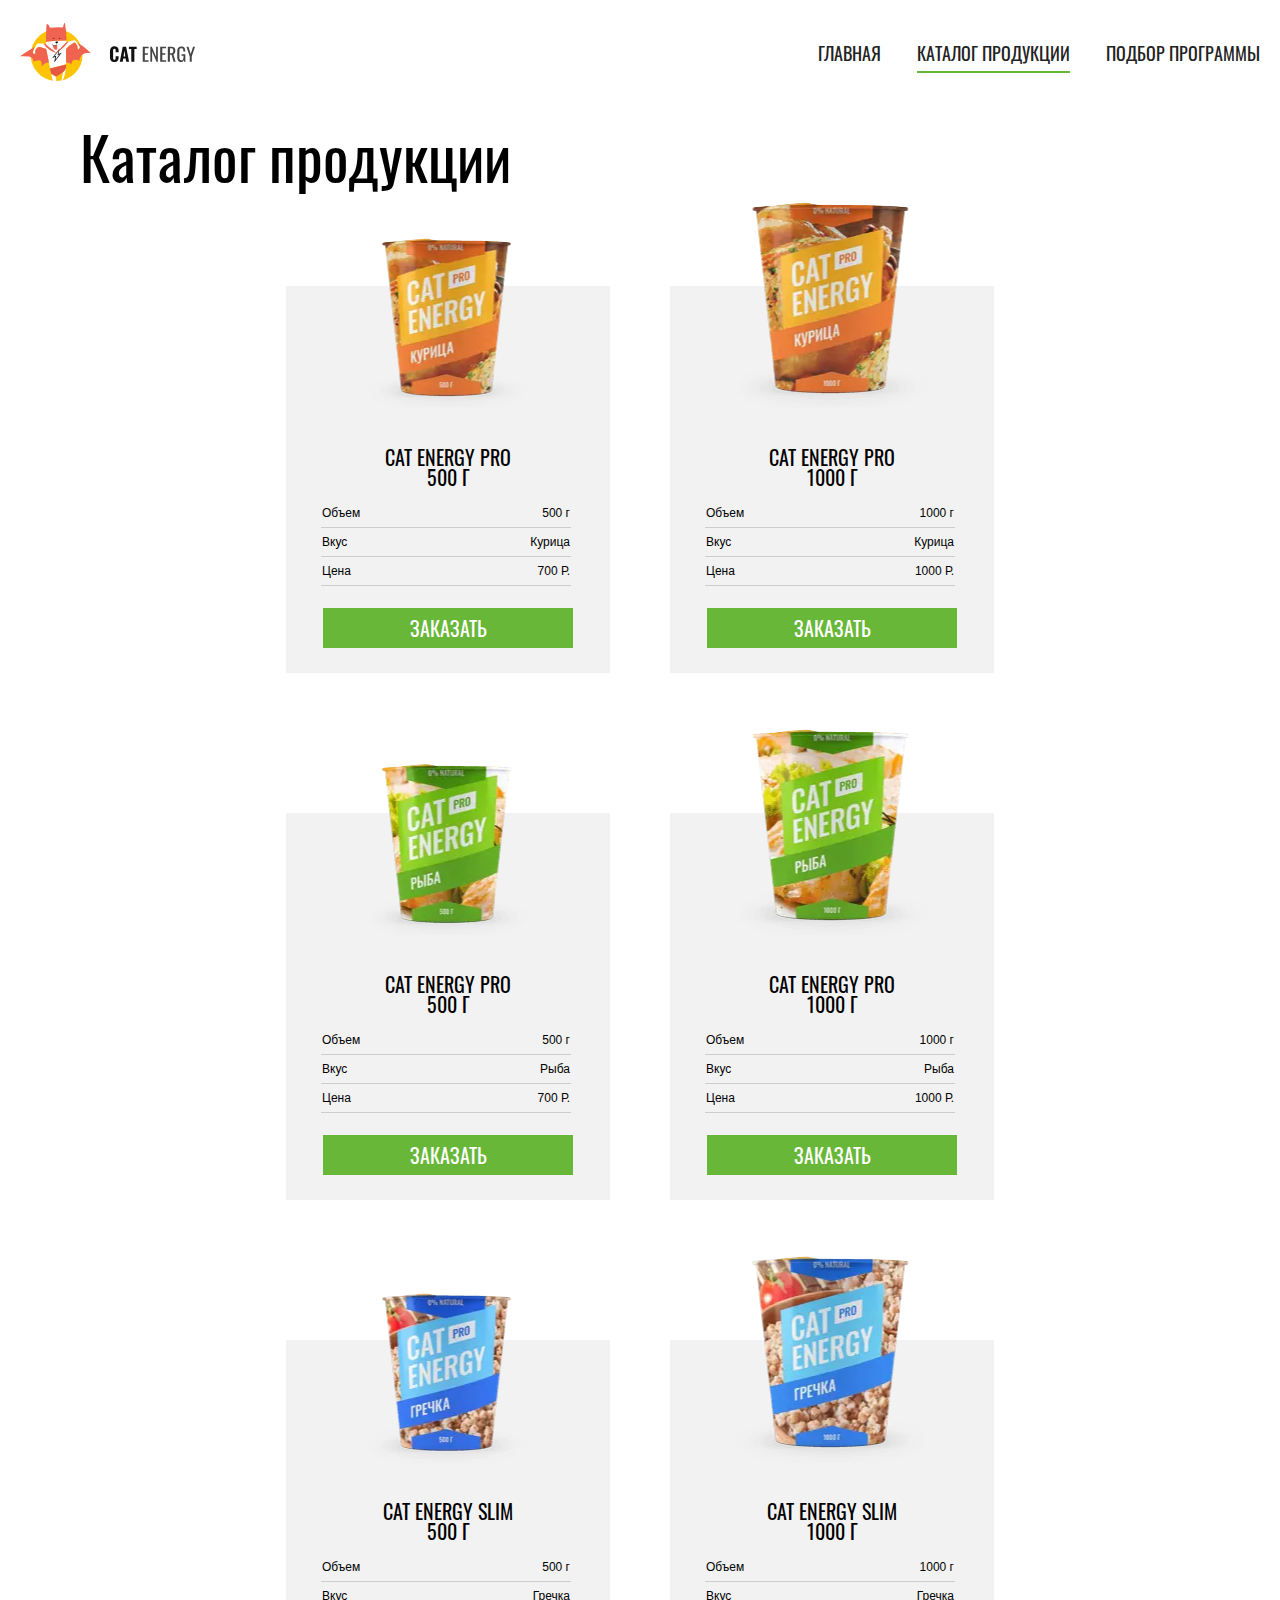
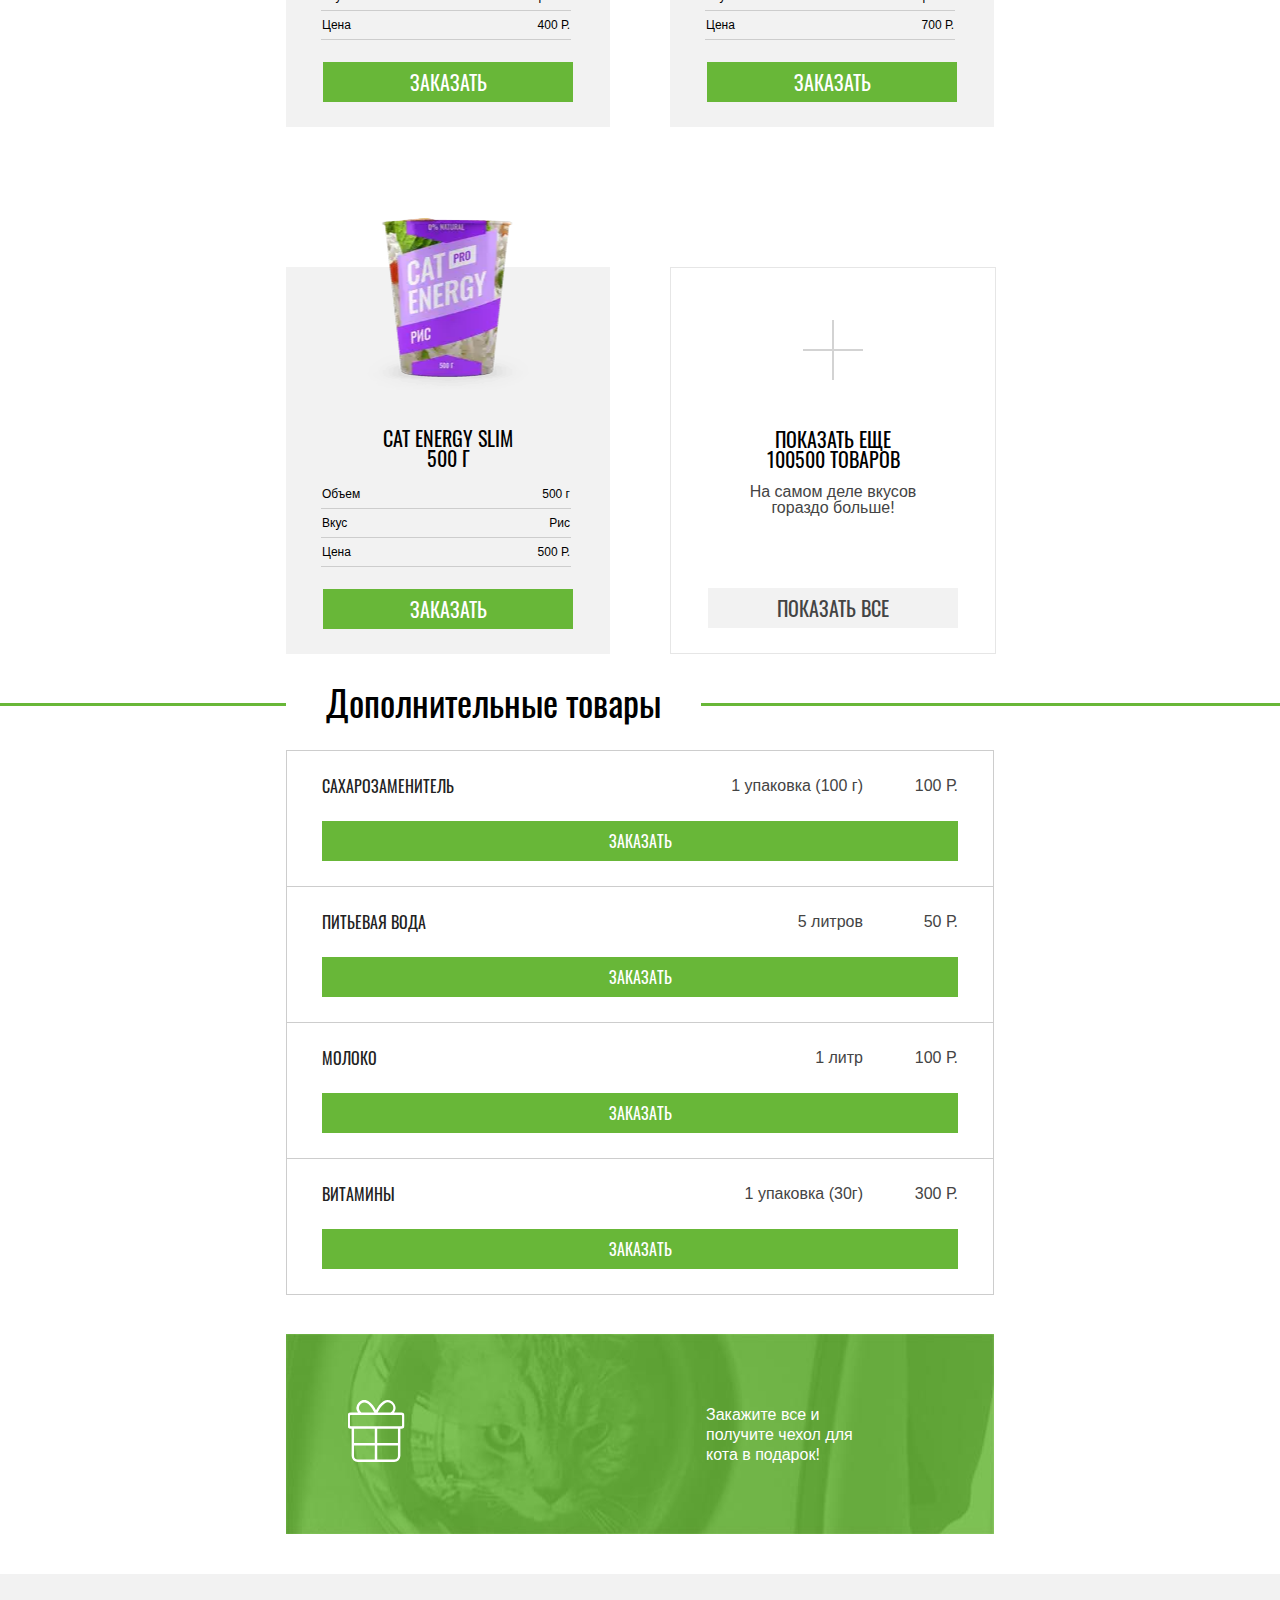
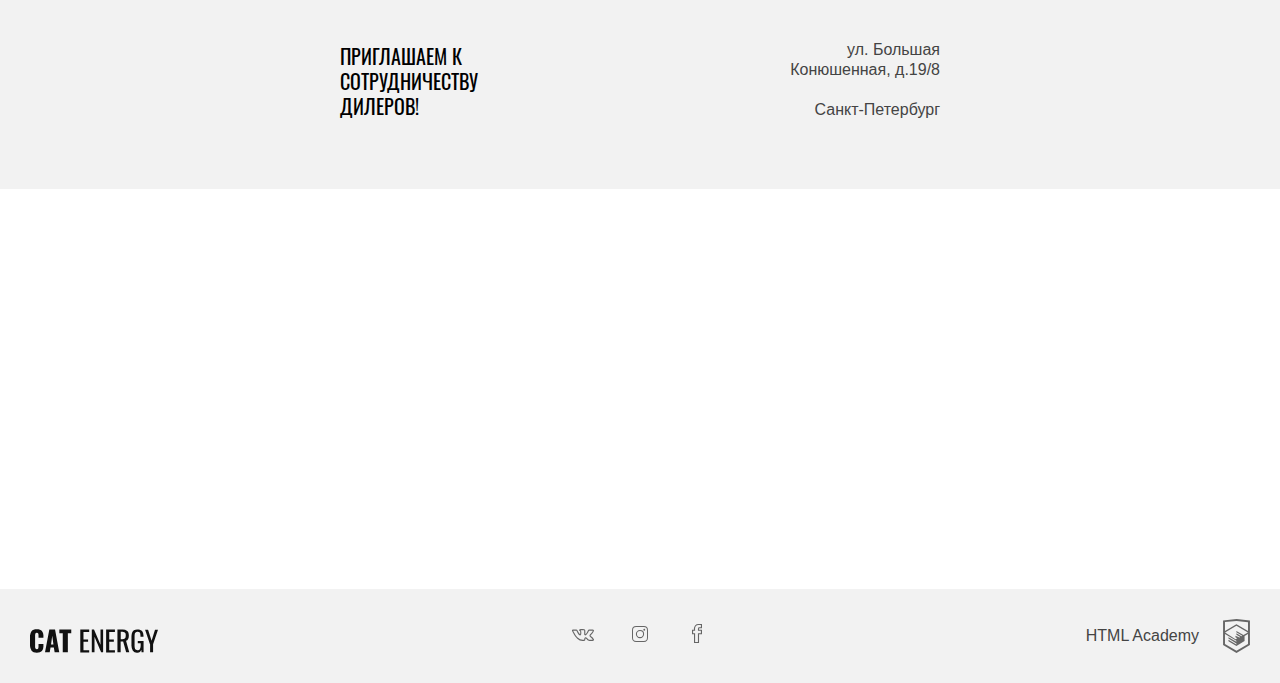
==== catalog.html @ d5ba8104 "Cat Energy v1.0.4" ====
<!DOCTYPE html>
<html lang="ru">
<head>
  <meta charset="UTF-8">
  <meta name="viewport" content="width=device-width, initial-scale=1.0">
  <meta http-equiv="X-UA-Compatible" content="ie=edge">
  <title>CAT ENERGY</title>
  <link rel="stylesheet" href="css/app.css">
</head>
<body>


    <!-- Header -->
    <header class="main-header main-header--no-js">

      <div class="main-header__wrapper">
          <!-- Logo -->
        <div class="main-header__head">
          <a class="main-header__logo">
              <picture>
                <source media="(min-width: 1300px)" srcset="images/logo-desktop.svg">
                <source media="(min-width: 768px)" srcset="images/logo-tablet.svg">

                <img src="images/logo-mobile.svg" alt="Логотип сайта 'Cat Energy'" class="main-header__image">
              </picture>
          </a>

          <!-- Navigation OPEN button -->
          <button class="main-header__open main-header__button">
            <span class="visually-hidden">Открыть меню</span>
          </button>

          <!-- Navigation CLOSE button -->
          <button class="main-header__close main-header__button">
            <span class="visually-hidden">Закрыть меню</span>
          </button>
        </div>


        <!-- Navigation -->
        <nav class="main-header__navigation main-navigation">

          <!-- Navigation LIST -->
          <ul class="main-navigation__list">
            <li class="main-navigation__item">
              <a href = "index.html" class="main-navigation__link">Главная</a>
            </li>
            <li class="main-navigation__item main-navigation__item--current">
              <a class="main-navigation__link">Каталог продукции</a>
            </li>
            <li class="main-navigation__item">
              <a href="form.html" class="main-navigation__link">Подбор программы</a>
            </li>

          </ul>
        </nav>
      </div>
  </header>


    <main class="page-main">

      <!-- Catalog -->
      <section class="catalog">
        <h1 class="catalog__title">Каталог продукции</h1>


        <ul class="catalog__list">

          <!-- Catalog start -->
          <li class="catalog__item">
            <p class="catalog__image-container">
              <picture>
                <source type="image/webp" srcset="images/catalog-1-desktop@1x.webp 1x, images/catalog-1-desktop@2x.webp 2x" media="(min-width: 1300px)">
                <source type="image/webp" srcset="images/catalog-1-tablet@1x.webp 1x, images/catalog-1-tablet@2x.webp 2x" media="(min-width: 768px)">

                <source srcset="images/catalog-1-desktop@1x.png 1x, images/catalog-1-desktop@2x.png 2x" media="(min-width: 1300px)">
                <source srcset="images/catalog-1-tablet@1x.png 1x, images/catalog-1-tablet@2x.png 2x" media="(min-width: 768px)">

                <source type="image/webp" srcset="images/catalog-1-mobile@1x.webp 1x, images/catalog-1-mobile@2x.webp 2x">
                <img class = "catalog__image" width = "140" height = "145" src="images/catalog-1-mobile@1x.jpg" srcset = "images/catalog-1-mobile@2x.jpg 2x" alt="Продукция Cat Energy">
              </picture>
            </p>

            <h3 class="catalog__name">Cat Energy Pro 500 г</h3>
            <table class="catalog__table">
              <tr class="catalog__row">
                <td class="catalog__data">Объем</td>
                <td class="catalog__data">500 г</td>
              </tr>
              <tr class="catalog__row">
                <td class="catalog__data">Вкус</td>
                <td class="catalog__data">Курица</td>
              </tr>
              <tr class="catalog__row">
                <td class="catalog__data">Цена</td>
                <td class="catalog__data">700 Р.</td>
              </tr>
            </table>
            <button class="catalog__button button">Заказать</button>
          </li>

          <li class="catalog__item">
            <p class="catalog__image-container">
              <picture>
                <source type="image/webp" srcset="images/catalog-2-desktop@1x.webp 1x, images/catalog-2-desktop@2x.webp 2x" media="(min-width: 1300px)">
                <source type="image/webp" srcset="images/catalog-2-tablet@1x.webp 1x, images/catalog-2-tablet@2x.webp 2x" media="(min-width: 768px)">

                <source srcset="images/catalog-2-desktop@1x.png 1x, images/catalog-2-desktop@2x.png 2x" media="(min-width: 1300px)">
                <source srcset="images/catalog-2-tablet@1x.png 1x, images/catalog-2-tablet@2x.png 2x" media="(min-width: 768px)">

                <source type="image/webp" srcset="images/catalog-2-mobile@1x.webp 1x, images/catalog-2-mobile@2x.webp 2x">
                <img class = "catalog__image" width = "140" height = "145" src="images/catalog-2-mobile@1x.jpg" srcset = "images/catalog-2-mobile@2x.jpg 2x" alt="Продукция Cat Energy">
              </picture>
            </p>
            <h3 class="catalog__name">Cat Energy Pro 1000 г</h3>
            <table class="catalog__table">
              <tr class="catalog__row">
                <td class="catalog__data">Объем</td>
                <td class="catalog__data">1000 г</td>
              </tr>
              <tr class="catalog__row">
                <td class="catalog__data">Вкус</td>
                <td class="catalog__data">Курица</td>
              </tr>
              <tr class="catalog__row">
                <td class="catalog__data">Цена</td>
                <td class="catalog__data">1000 Р.</td>
              </tr>
            </table>
            <button class="catalog__button button">Заказать</button>
          </li>

          <li class="catalog__item">
            <p class="catalog__image-container">
              <picture>
                <source type="image/webp" srcset="images/catalog-3-desktop@1x.webp 1x, images/catalog-3-desktop@2x.webp 2x" media="(min-width: 1300px)">
                <source type="image/webp" srcset="images/catalog-3-tablet@1x.webp 1x, images/catalog-3-tablet@2x.webp 2x" media="(min-width: 768px)">

                <source srcset="images/catalog-3-desktop@1x.png 1x, images/catalog-3-desktop@2x.png 2x" media="(min-width: 1300px)">
                <source srcset="images/catalog-3-tablet@1x.png 1x, images/catalog-3-tablet@2x.png 2x" media="(min-width: 768px)">

                <source type="image/webp" srcset="images/catalog-3-mobile@1x.webp 1x, images/catalog-3-mobile@2x.webp 2x">
                <img class = "catalog__image" width = "140" height = "145" src="images/catalog-3-mobile@1x.jpg" srcset = "images/catalog-2-mobile@2x.jpg 2x" alt="Продукция Cat Energy">
              </picture>
            </p>
            <h3 class="catalog__name">Cat Energy Pro 500 г</h3>
            <table class="catalog__table">
              <tr class="catalog__row">
                <td class="catalog__data">Объем</td>
                <td class="catalog__data">500 г</td>
              </tr>
              <tr class="catalog__row">
                <td class="catalog__data">Вкус</td>
                <td class="catalog__data">Рыба</td>
              </tr>
              <tr class="catalog__row">
                <td class="catalog__data">Цена</td>
                <td class="catalog__data">700 Р.</td>
              </tr>
            </table>
            <button class="catalog__button button">Заказать</button>
          </li>

          <li class="catalog__item">
            <p class="catalog__image-container">
              <picture>
                <source type="image/webp" srcset="images/catalog-4-desktop@1x.webp 1x, images/catalog-4-desktop@2x.webp 2x" media="(min-width: 1300px)">
                <source type="image/webp" srcset="images/catalog-4-tablet@1x.webp 1x, images/catalog-4-tablet@2x.webp 2x" media="(min-width: 768px)">

                <source srcset="images/catalog-4-desktop@1x.png 1x, images/catalog-4-desktop@2x.png 2x" media="(min-width: 1300px)">
                <source srcset="images/catalog-4-tablet@1x.png 1x, images/catalog-4-tablet@2x.png 2x" media="(min-width: 768px)">

                <source type="image/webp" srcset="images/catalog-4-mobile@1x.webp 1x, images/catalog-4-mobile@2x.webp 2x">
                <img class = "catalog__image" width = "140" height = "145" src="images/catalog-4-mobile@1x.jpg" srcset = "images/catalog-2-mobile@2x.jpg 2x" alt="Продукция Cat Energy">
              </picture>
            </p>
            <h3 class="catalog__name">Cat Energy Pro 1000 г</h3>
            <table class="catalog__table">
              <tr class="catalog__row">
                <td class="catalog__data">Объем</td>
                <td class="catalog__data">1000 г</td>
              </tr>
              <tr class="catalog__row">
                <td class="catalog__data">Вкус</td>
                <td class="catalog__data">Рыба</td>
              </tr>
              <tr class="catalog__row">
                <td class="catalog__data">Цена</td>
                <td class="catalog__data">1000 Р.</td>
              </tr>
            </table>
            <button class="catalog__button button">Заказать</button>
          </li>

          <li class="catalog__item">
            <p class="catalog__image-container">
              <picture>
                <source type="image/webp" srcset="images/catalog-5-desktop@1x.webp 1x, images/catalog-5-desktop@2x.webp 2x" media="(min-width: 1300px)">
                <source type="image/webp" srcset="images/catalog-5-tablet@1x.webp 1x, images/catalog-5-tablet@2x.webp 2x" media="(min-width: 768px)">

                <source srcset="images/catalog-5-desktop@1x.png 1x, images/catalog-5-desktop@2x.png 2x" media="(min-width: 1300px)">
                <source srcset="images/catalog-5-tablet@1x.png 1x, images/catalog-5-tablet@2x.png 2x" media="(min-width: 768px)">

                <source type="image/webp" srcset="images/catalog-5-mobile@1x.webp 1x, images/catalog-5-mobile@2x.webp 2x">
                <img class = "catalog__image" width = "140" height = "145" src="images/catalog-5-mobile@1x.jpg" srcset = "images/catalog-2-mobile@2x.jpg 2x" alt="Продукция Cat Energy">
              </picture>
            </p>
            <h3 class="catalog__name">Cat Energy Slim 500 г</h3>
            <table class="catalog__table">
              <tr class="catalog__row">
                <td class="catalog__data">Объем</td>
                <td class="catalog__data">500 г</td>
              </tr>
              <tr class="catalog__row">
                <td class="catalog__data">Вкус</td>
                <td class="catalog__data">Гречка</td>
              </tr>
              <tr class="catalog__row">
                <td class="catalog__data">Цена</td>
                <td class="catalog__data">400 Р.</td>
              </tr>
            </table>
            <button class="catalog__button button">Заказать</button>
          </li>

          <li class="catalog__item">
            <p class="catalog__image-container">
              <picture>
                <source type="image/webp" srcset="images/catalog-6-desktop@1x.webp 1x, images/catalog-6-desktop@2x.webp 2x" media="(min-width: 1300px)">
                <source type="image/webp" srcset="images/catalog-6-tablet@1x.webp 1x, images/catalog-6-tablet@2x.webp 2x" media="(min-width: 768px)">

                <source srcset="images/catalog-6-desktop@1x.png 1x, images/catalog-6-desktop@2x.png 2x" media="(min-width: 1300px)">
                <source srcset="images/catalog-6-tablet@1x.png 1x, images/catalog-6-tablet@2x.png 2x" media="(min-width: 768px)">

                <source type="image/webp" srcset="images/catalog-6-mobile@1x.webp 1x, images/catalog-6-mobile@2x.webp 2x">
                <img class = "catalog__image" width = "140" height = "145" src="images/catalog-6-mobile@1x.jpg" srcset = "images/catalog-2-mobile@2x.jpg 2x" alt="Продукция Cat Energy">
              </picture>
            </p>
            <h3 class="catalog__name">Cat Energy Slim 1000 г</h3>
            <table class="catalog__table">
              <tr class="catalog__row">
                <td class="catalog__data">Объем</td>
                <td class="catalog__data">1000 г</td>
              </tr>
              <tr class="catalog__row">
                <td class="catalog__data">Вкус</td>
                <td class="catalog__data">Гречка</td>
              </tr>
              <tr class="catalog__row">
                <td class="catalog__data">Цена</td>
                <td class="catalog__data">700 Р.</td>
              </tr>
            </table>
            <button class="catalog__button button">Заказать</button>
          </li>

          <li class="catalog__item">
            <p class="catalog__image-container">
              <picture>
                <source type="image/webp" srcset="images/catalog-7-desktop@1x.webp 1x, images/catalog-7-desktop@2x.webp 2x" media="(min-width: 1300px)">
                <source type="image/webp" srcset="images/catalog-7-tablet@1x.webp 1x, images/catalog-7-tablet@2x.webp 2x" media="(min-width: 768px)">

                <source srcset="images/catalog-7-desktop@1x.png 1x, images/catalog-7-desktop@2x.png 2x" media="(min-width: 1300px)">
                <source srcset="images/catalog-7-tablet@1x.png 1x, images/catalog-7-tablet@2x.png 2x" media="(min-width: 768px)">

                <source type="image/webp" srcset="images/catalog-7-mobile@1x.webp 1x, images/catalog-7-mobile@2x.webp 2x">
                <img class = "catalog__image" width = "140" height = "145" src="images/catalog-7-mobile@1x.jpg" srcset = "images/catalog-2-mobile@2x.jpg 2x" alt="Продукция Cat Energy">
              </picture>
            </p>
            <h3 class="catalog__name">Cat Energy Slim 500 г</h3>
            <table class="catalog__table">
              <tr class="catalog__row">
                <td class="catalog__data">Объем</td>
                <td class="catalog__data">500 г</td>
              </tr>
              <tr class="catalog__row">
                <td class="catalog__data">Вкус</td>
                <td class="catalog__data">Рис</td>
              </tr>
              <tr class="catalog__row">
                <td class="catalog__data">Цена</td>
                <td class="catalog__data">500 Р.</td>
              </tr>
            </table>
            <button class="catalog__button button">Заказать</button>
          </li>

          <li class="catalog__item catalog__item--show">
            <button type="button" class="catalog__button--show"><span class="visually-hidden">Показать больше товаров</span></button>
            <h3 class="catalog__name">Показать еще 100500 товаров</h3>
            <p class="catalog__description">На самом деле вкусов гораздо больше!</p>
            <button class="catalog__button button button--grey">Показать все</button>
          </li>
        </ul>
      </section>

      <!-- Add-ons -->
      <section class="additional">
        <h2 class="additional__title active-title">
          <span class="active-title__text">Дополнительные товары</span>
        </h2>
        <ul class="additional__list">
          <li class="additional__item">
            <strong class="additional__name">Сахарозаменитель</strong>
            <p class="additional__amount">1 упаковка (100 г)</p>
            <span class="additional__price">100 Р.</span>
            <button class="additional__button button button--large">Заказать</button>
          </li>
          <li class="additional__item">
            <strong class="additional__name">Питьевая вода</strong>
            <p class="additional__amount">5 литров</p>
            <span class="additional__price">50 Р.</span>
            <button class="additional__button button button--large">Заказать</button>
          </li>
          <li class="additional__item">
            <strong class="additional__name">Молоко</strong>
            <p class="additional__amount">1 литр</p>
            <span class="additional__price">100 Р.</span>
            <button class="additional__button button button--large">Заказать</button>
          </li>
          <li class="additional__item">
            <strong class="additional__name">Витамины</strong>
            <p class="additional__amount">1 упаковка (30г)</p>
            <span class="additional__price">300 Р.</span>
            <button class="additional__button button button--large">Заказать</button>
          </li>
        </ul>
        <div class="additional__bonus">
          <p class="additional__text">Закажите все и получите чехол для кота в подарок!</p>
        </div>
      </section>



    </main>


    <!-- Footer -->
    <footer class="main-footer">
      <!-- Contacts -->
      <section class="contacts main-footer__contacts">
        <h2 class="visually-hidden">Контакты</h2>
        <p class="contacts__slogan">Приглашаем к сотрудничеству дилеров!</p>
        <p class="contacts__address">ул. Большая Конюшенная, д.19/8
        <br><br class = "contacts__br--mobile-hidden">Санкт-Петербург </p>
      </section>

      <!-- Map -->
      <section class="map page-main__map">
        <iframe class = "map__iframe" src="https://yandex.by/map-widget/v1/-/CCQleAT2cC" width="320" height="360" frameborder="0" allowfullscreen="true" style="border: none;"></iframe>
      </section>


      <div class="main-footer__wrapper">
          <p class="main-footer__logo">
            <img src="images/footer-logo-mobile.svg" width = "190" height = "20" alt="Логотип сайта 'CAT ENERGY'" class="main-footer__logo-image">
          </p>

        <ul class="main-footer__social-list">
          <li class="main-footer__social-item">
            <a href="" class="main-footer__social-link" aria-label="ВКонтакте">
              <svg class = "main-footer__svg main-footer__svg--vk" width = "40" height = "40" viewBox="0 0 22 12"><path d="M17.55,12A2.86,2.86,0,0,1,16,11.52a7.15,7.15,0,0,1-1.31-1.17c-.32-.33-.86-.89-1.06-.89s-.35.7-.35,1.19a1.32,1.32,0,0,1-.34.92,1.59,1.59,0,0,1-.89.38H10.66a8.16,8.16,0,0,1-5.44-2.3C2.52,7.1.21,2.2.11,2A1.06,1.06,0,0,1,.22.86a1.45,1.45,0,0,1,1-.36l3,0h.08A1.92,1.92,0,0,1,5,.75a1.34,1.34,0,0,1,.45.56,18,18,0,0,0,1.09,2c1,1.52,1.39,1.87,1.54,1.95a6.54,6.54,0,0,0,.14-2.18,2.14,2.14,0,0,0-.19-1,1,1,0,0,0-.57-.22l-.53-.53c-.07-.5.47-.93.84-1.1A6.09,6.09,0,0,1,10.08,0h.52a6.68,6.68,0,0,1,1.58.15c1.25.27,1.2,1.32,1.15,2.52,0,.35,0,.76,0,1.24,0,.11,0,.23,0,.36a3.42,3.42,0,0,0,.07,1,6.77,6.77,0,0,0,1.52-1.89A13.91,13.91,0,0,0,16,1.24h0A1.14,1.14,0,0,1,17.17.52L20.3.5h.28c.72,0,1.17.22,1.34.65s.13,1.26-1.72,3.5l-.72.86a5.33,5.33,0,0,0-.91,1.22,5.32,5.32,0,0,0,.92.87,10.67,10.67,0,0,1,2.22,2.34,1.25,1.25,0,0,1,.19,1.28,1.68,1.68,0,0,1-1.38.75l-2.78,0ZM13.66,8.31c.66,0,1.23.6,1.84,1.24a6.5,6.5,0,0,0,1.1,1,1.81,1.81,0,0,0,1,.32h.08l2.79,0a1.18,1.18,0,0,0,.39-.1.57.57,0,0,0-.07-.13,10.13,10.13,0,0,0-2-2.07C18,7.78,17.52,7.4,17.47,6.8s.36-1.09,1.18-2l.71-.85a8.13,8.13,0,0,0,1.51-2.25,2.92,2.92,0,0,0-.5,0l-3.2,0c-.14,0-.18,0-.18,0A16.33,16.33,0,0,1,15.79,4c-1.39,2.14-2,2.43-2.5,2.44a.79.79,0,0,1-.42-.12c-.73-.43-.71-1.39-.68-2.1V3.9c0-.49,0-.91,0-1.28,0-1.28,0-1.29-.28-1.35a4.88,4.88,0,0,0-1.36-.12h-.51a9.09,9.09,0,0,0-1.4.08.86.86,0,0,1,.19.19,2.82,2.82,0,0,1,.44,1.67c.1,1.25,0,2.89-.74,3.28a1,1,0,0,1-.44.11c-.68,0-1.36-.68-2.51-2.49a16.6,16.6,0,0,1-1.16-2.2.2.2,0,0,0-.06-.07.73.73,0,0,0-.23-.09l-2.94,0H1.18c.43.91,2.51,5,4.78,7.17a7.13,7.13,0,0,0,4.71,2H12a.53.53,0,0,0,.2-.07s0,0,0-.08c0-.2,0-2,1.16-2.31A1.35,1.35,0,0,1,13.66,8.31Z" transform="translate(0)"/></svg>
            </a>
          </li>
          <li class="main-footer__social-item">
            <a href="" class="main-footer__social-link" aria-label="Инстаграмм">
              <svg class = "main-footer__svg main-footer__svg--insta" width = "40" height = "40" viewBox="0 0 16 16.01"><path d="M11.83,1A3.14,3.14,0,0,1,15,4.18v7.65A3.13,3.13,0,0,1,11.83,15H4.17A3.13,3.13,0,0,1,1,11.83V4.18A3.14,3.14,0,0,1,4.17,1h7.66m0-1H4.17A4.19,4.19,0,0,0,0,4.18v7.65A4.19,4.19,0,0,0,4.17,16h7.66A4.19,4.19,0,0,0,16,11.83V4.18A4.19,4.19,0,0,0,11.83,0Z"/><path class="cls-1" d="M8,4.93A3.08,3.08,0,1,1,4.92,8,3.08,3.08,0,0,1,8,4.93m0-1A4.13,4.13,0,1,0,12.12,8,4.13,4.13,0,0,0,8,3.88Z"/><circle class="cls-1" cx="12.27" cy="3.74" r="0.93"/></svg>
            </a>
          </li>
          <li class="main-footer__social-item">
            <a href="" class="main-footer__social-link" width = "40" height = "40" aria-label="Фейсбук">
              <svg class = "main-footer__svg main-footer__svg--fb" viewBox="0 0 10 19"><path d="M7.05,19H2V10.16H0V5.8H1.94A5.68,5.68,0,0,1,3.07,1.39,4.76,4.76,0,0,1,6.46,0H10V4.21H7.22A4.2,4.2,0,0,0,7,5.8H10v4.37H7.05ZM3.12,18H5.94V9.14H8.87V6.83H5.94V6.32c0-1.39,0-2.59.75-3.05l.14-.09H8.89V1H6.49a3.54,3.54,0,0,0-2.57,1c-.77.84-1,2.26-.82,4.21l.07.57H1.11V9.14h2Z"/></svg>
            </a>
          </li>
        </ul>

        <p class="main-footer__copyright">
          <a href="https://htmlacademy.ru" class="main-footer__link">
            <span class="main-footer__text-htmlacademy">HTML Academy</span>
            <span class="main-footer__logo-htmlacademy">
              <svg class = "main-footer__svg" viewBox="0 0 26.95 34.09" width = "27" height = "34"><path d="M13.62,0l-.15,0L0,1.41V26.07l13.47,8,13.43-8,.05,0V1.41ZM25,12.13,13.5,5.33v-.1l-.08,0-.09-.06v.11L1.92,12.12v-9L13.47,1.93,25,3.15v9ZM13.41,6.79,24.92,13.5l-4.48,2.64-7.09-4.22v1.41l5.9,3.52-.86.5-5-3v1.42l3.82,2.27-.78.53-4-1.79V18.2l1.85,1.09-1.8,1.08L2,13.62ZM1.92,15.13l11.42,6.79v1L5.41,18.23v1.42l8,4.8,0,1.07-8-4.74V22.2l8,4.82,0,0,8.15-4.87V17L25,15V25L13.47,31.85,1.92,25Z"/></svg>
            </span>
          </a>
        </p>
      </div>
    </footer>


  <script src="js/menu.js"></script>

</body>
</html>
---- css/app.css ----
.visually-hidden{position:absolute!important;clip:rect(1px 1px 1px 1px);clip:rect(1px,1px,1px,1px);padding:0!important;border:0!important;height:1px!important;width:1px!important;overflow:hidden}body{margin:0;padding:0}@font-face{font-family:"Oswald Medium";font-display:swap;src:url(../fonts/Oswald-Medium.woff) format("woff"),url(../fonts/Oswald-Medium.woff2) format("woff2")}@font-face{font-family:"Oswald Regular";font-display:swap;src:url(../fonts/Oswald-Regular.woff) format("woff"),url(../fonts/Oswald-Regular.woff2) format("woff2")}.active-title{display:flex;font-size:24px;line-height:24px;font-family:"Oswald Regular",Arial,sans-serif;font-weight:1;width:100%}.active-title__text{margin-right:24px}.active-title::after,.active-title::before{display:block;content:'';height:3px;width:10px;margin-top:5px;align-self:center;background-color:#68b738}.active-title::after{flex-grow:1}.active-title::before{left:-24px;position:relative;width:6.25%}@media (min-width:768px){.active-title{font-size:36px;line-height:36px}.active-title__text{margin-right:40px}.active-title::before{left:-40px;width:calc(70px + (100% - 768px)/ 2)}}@media (min-width:1300px){.active-title::before{width:calc(110px + (100% - 1440px)/ 2)}}.button{width:280px;padding:10px;border:none;font-size:14px;line-height:18px;font-family:"Oswald Regular",Arial,sans-serif;text-transform:uppercase;color:#fff;text-decoration:none;text-align:center;background-color:#68b738;cursor:pointer}.button:hover{background-color:#5eaa2f}.button:active{color:rgba(255,255,255,.3)}.button--grey{background-color:#f2f2f2;color:#444;margin-top:20px}.button--grey:hover{background-color:#ededed}.button--grey:active{background-color:#ededed;color:rgba(0,0,0,.3)}@media (min-width:768px){.button{width:240px;font-size:20px;line-height:20px;padding:15px 0}}.page-main__page-title{margin:0;margin-top:20px;margin-left:20px;font-size:36px;line-height:60px;font-family:"Oswald Regular",Arial,sans-serif;font-weight:100;color:#111}@media (min-width:768px){.page-main__page-title{display:block;font-size:60px;line-height:60px;margin-left:30px;margin-top:40px}}@media (min-width:1300px){.page-main__page-title{display:block;font-size:60px;line-height:60px;width:1220px;margin:0 auto;margin-top:40px}}.main-header{-webkit-user-select:none;-moz-user-select:none;-ms-user-select:none;user-select:none}.main-header__head{padding:23px 20px;display:grid;grid-template-columns:1fr 1fr auto;align-items:center;border-bottom:1px solid #e6e6e6}.main-header__logo{margin:0;padding:0;width:200px;height:50px;grid-column:span 2}.main-header__logo[href]{cursor:pointer}.main-header__logo[href]:hover{opacity:.6}.main-header__logo[href]:active{opacity:.3}.main-header__button{cursor:pointer;border:none;background:0 0}.main-header__close{display:none;margin-right:3px;width:18px;height:18px;background-image:url(../images/cross-icon.svg)}.main-header__open{position:relative;width:24px;height:18px;background-image:url(../images/open-icon.svg)}.main-header__navigation{grid-column:1/-1;display:none}.main-header--no-js .main-header__open{display:none}.main-header--no-js .main-header__navigation{display:grid}.main-header--active .main-header__close{display:block}.main-header--active .main-header__open{display:none}.main-header--active .main-header__navigation{display:grid}@media (min-width:768px){.main-header__wrapper{display:grid;grid-template-columns:auto 1fr;padding-right:20px;justify-content:space-between}.main-header--active .main-header__button,.main-header--no-js .main-header__button,.main-header__button{display:none}.main-header__head{grid-template-columns:1fr;border:none}.main-header__navigation{display:grid}.main-header__logo{width:175px;height:60px}.main-header__navigation{grid-column:auto}}@media (min-width:1300px){.main-header__wrapper{width:1220px;margin:0 auto;padding:40px 0}.main-header__head{padding-left:0}.main-header__logo{width:200px;height:60px}.main-header__navigation--intro-background{position:relative}.main-header__navigation--intro-background::after{z-index:-1;position:absolute;content:'';right:-40px;top:-40px;width:700px;height:680px;background-color:#68b738;background-size:100%;background-image:url(../images/index-background-desktop@1x.png)}}@media (min-width:1300px) and (-webkit-min-device-pixel-ratio:1.5),(min-width:1300px) and (min-resolution:144dpi),(min-width:1300px) and (min-resolution:1.5dppx){.main-header__navigation--intro-background::after{background-image:url(../images/index-background-desktop@2x.png)}}@media (min-width:1300px){.main-header__navigation--intro-background .main-navigation__link{font-size:20px;color:#fff}.main-header__navigation--intro-background .main-navigation__link[href]:hover{color:rgba(255,255,255,.6)}.main-header__navigation--intro-background .main-navigation__link[href]:active{color:rgba(255,255,255,.3)}.main-header__navigation--intro-background .main-navigation__item--current::after{background-color:#fff}}.main-navigation__list{margin:0;padding:0;list-style-type:none;display:grid;grid-template-rows:repeat(3,66px)}.main-navigation__item{width:100%;height:100%}.main-navigation__link{display:grid;justify-content:center;align-items:center;width:100%;height:100%;box-sizing:border-box;border-bottom:1px solid #e6e6e6;font-size:20px;font-family:"Oswald Medium",Arial,sans-serif;line-height:20px;text-transform:uppercase;text-decoration:none;color:#111}.main-navigation__link[href]:hover{color:rgba(0,0,0,.6)}.main-navigation__link[href]:active{color:rgba(0,0,0,.3)}@media (min-width:768px){.main-navigation__item{width:auto;height:auto}.main-navigation__link{width:auto;height:auto;border:none}.main-navigation__list{grid-template-columns:repeat(3,auto);grid-template-rows:auto;align-items:center;justify-content:flex-end;grid-gap:36px}.main-navigation__link{font-size:18px;line-height:24px;font-family:"Oswald Regular",Arial,sans-serif;color:#222}.main-navigation__item--current{position:relative}.main-navigation__item--current::after{content:'';left:0;right:0;position:absolute;bottom:-8px;height:2px;background-color:#68b738}}@media (min-width:1300px){.main-navigation__link{font-size:20px;color:#000}.main-navigation__link[href]:hover{color:rgba(0,0,0,.6)}.main-navigation__link[href]:active{color:rgba(0,0,0,.3)}.main-navigation__item--current::after{background-color:#68b738}}.intro{display:grid;justify-content:center;position:relative;background-image:url(../images/index-background-mobile@1x.png);background-repeat:no-repeat;background-position:top center;padding:20px}@media (-webkit-min-device-pixel-ratio:1.5),(min-resolution:144dpi),(min-resolution:1.5dppx){.intro{background-image:url(../images/index-background-mobile@2x.png);background-size:320px}}.intro::after{content:'';z-index:-1;position:absolute;left:0;top:0;width:100%;height:307px;background-color:#5eaa2f}.intro__title{margin:0;font-size:36px;line-height:36px;font-family:"Oswald Regular",Arial,sans-serif;font-weight:100;color:#fff;margin-top:20px;text-align:center}.intro__slogan{margin:0;padding:0;margin-top:20px;font-size:14px;line-height:14px;font-family:"Oswald Regular",Arial,sans-serif;font-weight:100;color:#fff;text-align:center;text-transform:uppercase}.intro__image-container{margin:0 auto;margin-top:25px;width:280px;height:272px}.intro__image{width:100%;height:100%}.intro__button{margin:0 auto;margin-top:5px}@media (min-width:768px){.intro{padding-left:90px;padding-bottom:530px;margin:0 auto;width:708px;box-sizing:border-box;background:0 0;justify-content:flex-start}.intro__title{width:430px;font-size:60px;line-height:60px;text-align:left;color:#000}.intro__slogan{margin-top:30px;font-size:20px;line-height:20px;text-align:left;color:#000}.intro::after{background:0 0}.intro__button{margin-top:40px;margin-left:0}.intro__image-container{z-index:-1;width:708px;height:610px;position:absolute;bottom:0;left:0}}@media (min-width:1300px){.intro{padding-top:80px;padding-left:80px;padding-bottom:265px;width:1220px}.intro .intro__image-container{top:0;left:500px;width:552px;height:500px}}.categories{display:grid;grid-template-columns:1fr;grid-gap:20px;margin:0 auto;margin-top:20px;width:87.5%}.categories__item{position:relative;margin:0 auto;padding:20px;width:100%;max-width:390px;box-sizing:border-box;text-align:left;background-color:#f2f2f2}.categories__title{margin:0;margin-top:10px;margin-left:70px;font-family:"Oswald Regular",Arial,sans-serif;font-weight:1;font-size:24px;line-height:37px;text-transform:uppercase}.categories__icon{position:absolute;background-repeat:no-repeat;background-position:left center}.categories__icon--fit{left:20px;top:23px;width:50px;height:53px;background-image:url(../images/pussy-icon.svg)}.categories__icon--strong{left:13px;top:24px;width:68px;height:50px;background-image:url(../images/strong-icon.svg)}.categories__description{margin:0;margin-top:25px;font-size:14px;line-height:18px;font-family:Arial,sans-serif}.categories__grey-line{display:block;margin-top:20px;width:100%;height:1px;background-color:#d9d9d9}.categories__button{position:relative;margin-top:20px;padding:0;background:0 0;border:none;font-family:"Oswald Regular",Arial,sans-serif;font-weight:1;font-size:16px;line-height:16px;text-transform:uppercase;cursor:pointer}.categories__button::after{content:'';position:absolute;right:-36px;top:50%;transform:translateY(-50%);width:36px;height:11px;background-position:right;background-repeat:no-repeat;background-image:url(../images/right-arrow.svg)}@media (min-width:768px){.categories{grid-gap:30px}.categories__item{padding:55px 50px;width:708px;max-width:none}.categories__title{margin-left:0;font-size:36px}.categories__description{display:block;width:340px;font-size:16px;line-height:24px}.categories__grey-line{display:none}.categories__button{margin-top:60px;font-size:20px;line-height:20px}.categories__icon--fit{top:80px;left:445px;width:200px;height:214px}.categories__icon--strong{top:92px;left:410px;width:269px;height:200px}}@media (min-width:1300px){.categories{width:1220px;grid-template-columns:repeat(2,570px);grid-gap:80px;margin:0 auto}.categories__item{width:100%}.categories__title{margin-top:20px;margin-left:164px}.categories__description{width:auto;margin-top:70px}.categories__icon--fit{top:40px;left:52px;height:106px;width:100px}.categories__icon--strong{left:34px;top:48px;width:134px;height:100px}.categories__button{margin-top:30px}}.advantages{margin:0 auto;margin-top:20px;width:87.5%;display:grid;grid-gap:20px;justify-content:center;grid-template-columns:repeat(auto-fill,minmax(280px,auto))}.advantages__title{margin:0;width:280px;grid-column:1/-1;font-size:36px;line-height:60px;font-family:"Oswald Regular",Arial,sans-serif;text-align:left}.advantages__item{position:relative;padding-left:80px;display:block;width:280px;box-sizing:border-box}.advantages__icon{position:absolute;top:0;left:0;width:60px;height:60px;background-color:#68b738;background-repeat:no-repeat;background-position:center}.advantages__icon--health{background-image:url(../images/advantage-health@1x.png);background-size:26px}@media (-webkit-min-device-pixel-ratio:1.5),(min-resolution:144dpi),(min-resolution:1.5dppx){.advantages__icon--health{background-image:url(../images/advantage-health@2x.png)}}.advantages__icon--food{background-image:url(../images/advantage-food@1x.png);background-size:23px}@media (-webkit-min-device-pixel-ratio:1.5),(min-resolution:144dpi),(min-resolution:1.5dppx){.advantages__icon--food{background-image:url(../images/advantage-food@2x.png)}}.advantages__icon--ease{background-image:url(../images/advantage-ease@1x.png);background-size:29px}@media (-webkit-min-device-pixel-ratio:1.5),(min-resolution:144dpi),(min-resolution:1.5dppx){.advantages__icon--ease{background-image:url(../images/advantage-ease@2x.png)}}.advantages__icon--time{background-image:url(../images/advantage-time@1x.png);background-size:26px}@media (-webkit-min-device-pixel-ratio:1.5),(min-resolution:144dpi),(min-resolution:1.5dppx){.advantages__icon--time{background-image:url(../images/advantage-time@2x.png)}}.advantages__number{display:none}.advantages__description{margin:0;min-height:60px;font-family:Arial,sans-serif;font-size:14px;line-height:18px}@media (min-width:768px){.advantages{width:708px;justify-content:space-between;grid-gap:60px}.advantages__title{width:auto;font-size:60px;line-height:60px}.advantages__item{width:324px;padding-left:0;padding-top:100px;min-height:260px}.advantages__icon{width:80px;height:80px}.advantages__number{z-index:-1;display:block;position:absolute;top:-100px;left:50%;transform:translateX(-50px);font-size:280px;font-family:"Oswald Regular",Arial,sans-serif;color:#f2f2f2}.advantages__description{margin-top:10px;width:250px;font-size:16px;line-height:24px}}@media (min-width:1300px){.advantages{width:1220px;margin-top:60px;grid-template-columns:repeat(4,245px)}.advantages__item{width:100%}.advantages__number{transform:translateX(-10px)}}.example{width:100%;margin-top:40px;padding:0 20px;box-sizing:border-box;padding-bottom:40px;display:grid;grid-template-columns:minmax(280px,400px);justify-content:center;background-color:#f2f2f2}.example__title{grid-column:1/-1;margin:0;margin-top:20px;font-size:36px;line-height:60px;font-family:"Oswald Regular",Arial,sans-serif;font-weight:1}.example__story{grid-column:1/-1;margin:0;margin-top:20px;font-size:14px;line-height:18px;font-family:Arial,sans-serif}.example__stat{margin:0;position:relative;margin-top:25px;margin-bottom:30px;width:124px;border:1px solid #cdcdcd;border-radius:5px}.example__stats{display:flex;justify-content:space-between}.example__aim{display:block;padding:15px 0;font-size:24px;line-height:24px;font-family:"Oswald Regular",Arial,sans-serif;font-weight:1;text-align:center;text-transform:uppercase}.example__type{position:absolute;transform:translateX(-50%) translateY(50%);margin-left:50%;bottom:-5px;padding:0 15px;font-size:12px;line-height:12px;font-family:Arial,sans-serif;text-align:center;background-color:#f2f2f2}.example__price{margin:0;margin-top:10px;font-size:14px;line-height:20px;font-family:"Oswald Regular",Arial,sans-serif;text-align:center;text-transform:uppercase}.example__price br{display:none}.example__slider{margin-top:40px;justify-self:center}@media (min-width:768px){.example{position:relative;grid-template-columns:repeat(2,354px);background:0 0;border-top:1px solid #e6e6e6}.example::after{z-index:-1;content:'';position:absolute;bottom:0;height:460px;width:100%;background-color:#f2f2f2}.example__title{margin-top:40px;font-size:60px;line-height:60px}.example__story{margin-top:50px;font-size:16px;line-height:24px}.example__stat{width:162px}.example__aim{padding:20px 0;font-size:30px;line-height:37px}.example__type{padding:0 9px;box-sizing:border-box;width:119px;bottom:0;word-break:keep-all;background-color:#fff}.example__type br{display:none}.example__price{align-self:center;font-size:20px;line-height:28px;text-align:right}.example__price br{display:block}}@media (min-width:1300px){.example{border-top:none;padding-bottom:60px;width:100%;grid-template-columns:610px 610px;justify-content:center}.example__title{grid-column:1/2}.example__story{margin-top:110px;width:480px;grid-column:1/2;color:#444}.example__stats{margin-top:60px;grid-column:1/2;width:370px;color:#444}.example__price{grid-column:1/2;text-align:left;align-self:start}.example__price br{display:none}.example__type{background-color:#f2f2f2}.example__price-value{margin-left:65px}}.before-after{position:relative;padding-top:250px;width:280px;padding-bottom:40px;grid-column:1/-1;box-sizing:border-box}.before-after__image-container{position:absolute;top:0;left:0;margin:0;width:100%}.before-after__image-container--before{clip:rect(0,140px,400px,0)}.before-after__image-container--after{clip:rect(0,280px,400px,140px)}.before-after__image{width:100%}.before-after__range{margin-top:30px;width:100%;display:-ms-flex;display:flex;justify-content:center;align-items:center}.before-after__scale{width:84px;height:14px;padding:3px 5px;border:1px solid #c2c2c2;border-radius:50px;box-sizing:border-box;background-color:#fff;margin:0 20px}.before-after__bar{width:50%;height:100%;border-radius:50px;background-color:#68b738}.before-after__range-toggle{display:none}.before-after__scale-title{font-size:16px;line-height:20px;font-family:"Oswald Regular",Arial,sans-serif;font-weight:1;text-transform:uppercase}@media (min-width:768px){.before-after{width:100%;padding-top:520px;margin-top:60px}.before-after__image-container{left:50%;transform:translateX(-50%)}.before-after__image-container--after{clip:rect(0,720px,1000px,270px);width:560px}.before-after__image-container--before{top:30px;margin-left:-30px;width:680px;clip:rect(0,360px,1000px,0)}.before-after__image{height:100%;max-height:none}.before-after__scale{position:relative;width:430px;height:6px;border:none;background-color:#dcdcdc}.before-after__bar{display:none}.before-after__scale-title{font-size:20px;line-height:20px;padding-bottom:5px;border-bottom:1px dotted #bebebe}.before-after__range-toggle{display:block;position:absolute;left:45%;top:-15px;border-radius:50%;box-sizing:border-box;width:34px;height:34px;border:1px solid #c2c2c2;background-color:#fff;cursor:pointer}.before-after__range-toggle:hover{box-shadow:0 3px 3px 0 rgba(0,0,0,.3)}.before-after__range-toggle:active{box-shadow:0 3px 3px 0 rgba(0,0,0,.3);border-color:#68b738}.before-after__range-toggle::after{position:absolute;content:'';left:50%;top:50%;transform:translate(-50%,-50%);width:8px;height:8px;border-radius:50%;background-color:#68b738}}@media (min-width:1300px){.before-after{margin-top:0;grid-column:2/3;grid-row:1/span 4;padding-bottom:0}.before-after__range{margin-top:20px}}.contacts{padding:20px;display:grid;grid-template-columns:repeat(2,1fr);justify-content:center;box-sizing:border-box;background-color:#f2f2f2}.contacts--white-bg{background-color:#fff}.contacts__slogan{display:block;width:150px;font-size:16px;line-height:20px;font-family:"Oswald Regular",Arial,sans-serif;font-weight:100;text-transform:uppercase}.contacts__address{font-size:14px;line-height:20px;font-family:Arial,sans-serif;text-align:left;color:#444}@media (max-width:767px){.contacts__br--mobile-hidden{display:none}}@media (min-width:768px){.contacts{padding:50px 70px}.contacts__slogan{margin-right:150px;justify-self:flex-end;font-size:20px;line-height:25px}.contacts__address{font-size:16px;width:150px;text-align:right;margin-left:150px;justify-self:start}}@media (min-width:1300px){.contacts{position:absolute;box-shadow:0 0 9px 0 rgba(0,0,0,.3);top:90px;left:10%;width:570px;grid-gap:80px;background-color:#fff}.contacts__slogan{margin:0}.contacts__address{margin:0}}.map{height:360px;width:100%}.map__iframe{width:100%;height:100%}@media (min-width:768px){.map{height:400px}}.main-footer{position:relative}.main-footer__wrapper{display:grid;grid-template-columns:280px;width:100%;box-sizing:border-box;justify-content:center;background-color:#f2f2f2}.main-footer__logo{margin:0;padding-top:40px;padding-bottom:30px;display:grid;justify-content:center;border-bottom:1px solid #d9d9d9}.main-footer__logo-image{width:128px;height:24px}.main-footer__social-list{margin:0;padding:20px 0;list-style-type:none;display:grid;grid-gap:29px;grid-template-columns:repeat(3,28px);justify-content:center;border-bottom:1px solid #d9d9d9}.main-footer__social-item{display:-ms-flex;display:flex;justify-content:center;align-items:center;width:28px;height:28px}.main-footer__svg{fill:#666}.main-footer__svg:hover{fill:#68b738}.main-footer__svg:active{fill:#68b738;opacity:.3}.main-footer__svg--insta{width:16px;height:16px}.main-footer__svg--vk{width:22px;height:12px}.main-footer__svg--fb{width:10px;height:19px}.main-footer__copyright{margin:0;padding:20px 0}.main-footer__link{display:grid;grid-template-columns:1fr 1fr;align-items:center;text-decoration:none}.main-footer__link:hover .main-footer__svg{fill:#68b738}.main-footer__link:active{opacity:.3}.main-footer__link:active .main-footer__svg{fill:#68b738}.main-footer__text-htmlacademy{font-family:Arial,sans-serif;font-size:16px;line-height:16px;color:#444}.main-footer__logo-htmlacademy{width:27px;height:34px;justify-self:end}@media (min-width:768px){.main-footer__wrapper{padding:0 30px;align-items:center;grid-template-columns:repeat(3,minmax(236px,407px))}.main-footer__logo{justify-content:flex-start;border:none}.main-footer__social-list{border:none}.main-footer__link{grid-template-columns:1fr auto;grid-gap:24px;justify-items:end}}@media (min-width:1300px){.main-footer__wrapper{padding:0 110px}}.catalog{display:grid;grid-template-columns:1fr}.catalog__title{margin:0;padding:20px 0;border-bottom:1px solid #ededed;display:grid;grid-template-columns:87.5%;justify-content:center;font-size:36px;line-height:60px;font-family:"Oswald Regular",Arial,sans-serif;font-weight:100}.catalog__list{margin:0;padding:0;list-style-type:none;display:grid;grid-template-columns:1fr}.catalog__item{padding-bottom:25px;border-bottom:1px solid #ededed;width:100%;display:grid;grid-template-columns:repeat(2,140px);justify-content:center}.catalog__item--show{align-items:center;display:-ms-flex;display:flex;flex-direction:column}.catalog__item--show .catalog__name{margin:0;margin-top:20px;width:100%;text-align:center}.catalog__description{margin:0;margin-top:15px;font-size:12px;line-height:16px;font-family:Arial,sans-serif;color:#444;text-align:center}.catalog__name{margin:20px 0;width:80px;font-size:16px;line-height:20px;text-transform:uppercase;font-family:"Oswald Regular",Arial,sans-serif;font-weight:100;text-align:left}.catalog__image-container{margin:0;height:145px;width:140px;grid-row:span 2}.catalog__image{width:100%;height:100%}.catalog__button{grid-column:1/span 2}.catalog__button--show{margin:25px;margin-bottom:0;position:relative;width:30px;height:30px;background:0 0;border:none;cursor:pointer}.catalog__button--show::after,.catalog__button--show::before{left:0;position:absolute;content:'';height:2px;width:100%;background-color:#d3d3d3}.catalog__button--show::after{transform:rotate(90deg)}.catalog__table{font-size:12px;line-height:16px;font-family:Arial,sans-serif}.catalog__row{margin-left:-4px;display:-ms-flex;display:flex;justify-content:space-between}@media (min-width:768px){.catalog__title{border:none;font-size:60px}.catalog__list{width:708px;margin:0 auto;grid-template-columns:repeat(2,324px);grid-gap:60px}.catalog__item{padding-top:1px;position:relative;margin-top:80px;display:flex;flex-direction:column;grid-template-columns:1fr;width:324px;border:none;background-color:#f2f2f2}.catalog__item--show{background-color:#fff;border:1px solid #e6e6e6;justify-content:flex-start}.catalog__item--show .catalog__name{margin-top:50px;width:140px}.catalog__item--show .button--grey{margin-top:auto}.catalog__description{width:180px;font-size:16px}.catalog__name{font-size:20px;margin:0 auto;grid-column:auto;margin-top:160px;margin-bottom:10px;width:140px;text-align:center}.catalog__image-container{position:absolute;display:flex;justify-content:center;align-items:flex-end;left:50%;transform:translateX(-50%);top:-80px;width:195px;height:208px}.catalog__image{width:auto;height:auto}.catalog__button{margin:0 auto;margin-top:20px;padding:0;width:250px;height:40px;grid-column:auto;align-self:flex-end}.catalog__button--show{margin-top:50px;width:60px;height:60px}.catalog__table{width:250px;margin:0 auto}.catalog__row{padding:5px 0;border-bottom:1px solid #cdcdcd}}@media (min-width:1300px){.catalog__list{margin-top:60px;width:1220px;grid-template-columns:repeat(4,245px);justify-content:space-between}.catalog__item{width:100%}.catalog__button{width:175px}.catalog__table{width:170px;font-size:16px}.catalog__title{display:block;margin:0 auto;width:1220px}}.additional{padding-bottom:40px}.additional__list{width:87.5%;margin:0 auto;padding:0;list-style-type:none}.additional__item{box-sizing:border-box;border-top:1px solid #cdcdcd;border-bottom:1px solid #cdcdcd;padding-bottom:18px;margin-bottom:-1px;width:100%;display:grid;grid-template-columns:repeat(2,1fr)}.additional__name{margin:0;margin-top:15px;font-size:16px;line-height:16px;font-weight:100;font-family:"Oswald Regular",Arial,sans-serif;color:#222;text-transform:uppercase}.additional__amount{margin:0;margin-top:15px;grid-column:1;font-size:14px;line-height:14px;font-family:Arial,sans-serif;color:#444}.additional__price{margin:0;margin-top:15px;font-size:14px;line-height:14px;font-family:Arial,sans-serif;color:#444;text-align:right}.additional__button{margin-top:15px;grid-column:1/3;width:100%}.additional__bonus{position:relative;margin:0 auto;margin-top:40px;width:87.5%;height:290px;box-sizing:border-box;border-top:1px solid transparent;background-color:#68b738;background-repeat:no-repeat;background-position:center;color:#fff;text-align:center;background-image:url(../images/gift-photo-mobile@1x.jpg)}@media (-webkit-min-device-pixel-ratio:1.5),(min-resolution:144dpi),(min-resolution:1.5dppx){.additional__bonus{background-image:url(../images/gift-photo-mobile@2x.jpg)}}.additional__bonus::after{position:absolute;content:'';left:50%;transform:translateX(-50%);top:64px;width:57px;height:62px;background-repeat:no-repeat;background-image:url(../images/gift.svg)}.additional__text{margin:0 auto;margin-top:185px;width:180px;font-size:16px;line-height:20px;font-family:Arial,sans-serif;text-align:center}@media (min-width:768px){.additional__bonus{width:708px;height:200px;background-image:url(../images/gift-photo-tablet@1x.jpg)}}@media (min-width:768px) and (-webkit-min-device-pixel-ratio:1.5),(min-width:768px) and (min-resolution:144dpi),(min-width:768px) and (min-resolution:1.5dppx){.additional__bonus{background-image:url(../images/gift-photo-tablet@2x.jpg)}}@media (min-width:768px){.additional__bonus::after{left:90px;top:65px}.additional__text{margin:0;margin-top:70px;margin-left:420px;text-align:left}.additional__list{width:708px}.additional__item{grid-template-columns:auto 1fr 95px;align-items:center;padding:25px 35px;border:1px solid #cdcdcd}.additional__amount{text-align:right;margin:0;font-size:16px;line-height:20px;grid-column:auto}.additional__price{margin:0;font-size:16px;line-height:20px}.additional__name{margin:0;line-height:20px}.additional__button{grid-column:1/4;margin-top:25px}.additional__button{padding:0;font-size:16px;height:40px;align-items:center}}@media (min-width:1300px){.additional{padding-bottom:90px;display:-ms-flex;display:flex;flex-wrap:wrap}.additional__list{width:895px;margin-left:auto;margin-right:0}.additional__item{border-left:none;border-right:none;padding:15px 0;grid-template-columns:1fr 245px 80px 245px}.additional__button{margin:0;grid-column:auto}.additional__amount{text-align:left}.additional__price{text-align:left}.additional__name{font-size:20px}.additional__bonus{margin:0;height:285px;width:245px;margin-left:80px;margin-right:auto;background-color:#68b738;background-image:url(../images/gift-photo-desktop@1x.jpg)}}@media (min-width:1300px) and (-webkit-min-device-pixel-ratio:1.5),(min-width:1300px) and (min-resolution:144dpi),(min-width:1300px) and (min-resolution:1.5dppx){.additional__bonus{background-image:url(../images/gift-photo-desktop@2x.jpg)}}@media (min-width:1300px){.additional__bonus::after{top:65px;left:50%;transform:translateX(-50%)}.additional__text{margin:0 auto;margin-top:180px;text-align:center}}.program{display:grid;margin-top:25px;padding-bottom:20px;align-items:flex-start}.program__title{margin:0;margin-left:20px;margin-bottom:30px;font-size:14px;line-height:18px;font-family:"Oswald Regular",Arial,sans-serif;font-weight:100;color:#111;text-transform:uppercase}.program__fieldset{padding:0;display:grid;grid-gap:14px;border:none;box-sizing:border-box;margin-top:20px}.program__fieldset--with-borders{padding:20px 0;border-top:1px solid #ededed;border-bottom:1px solid #ededed}.program__label{margin:0 20px;position:relative;display:flex;align-items:center;font-size:16px;line-height:18px;font-family:"Oswald Regular",Arial,sans-serif;text-transform:uppercase;color:#222;-webkit-user-select:none;-moz-user-select:none;-ms-user-select:none;user-select:none}.program__label--radio:hover>.program__radio-indicator{border-color:#969696}.program__label--radio:active{opacity:.3}.program__label--checkbox:hover>.program__checkbox-indicator{border-color:#969696}.program__label--checkbox:active{opacity:.3}.program__icon{position:absolute;right:1px;width:50px;height:44px;display:flex;justify-content:center;align-items:center;background-color:#fff}.program__radio-indicator{display:block;position:relative;margin-right:16px;left:0;top:50%;transform:translateY(-50%);box-sizing:border-box;width:30px;height:30px;border:1px solid #cfcfcf;border-radius:50%}.program__radio-indicator::after{content:'';position:absolute;left:50%;top:50%;margin-top:-6px;margin-left:-6px;width:12px;height:12px;background-color:#68b738;border-radius:50%;opacity:0;transition:all .1s ease;transform:scale(.3)}.program__radio:checked+.program__radio-indicator::after{opacity:1;transition:all .2s ease;transform:scale(1)}.program__checkbox-indicator{position:relative;margin-right:16px;width:30px;height:30px;box-sizing:border-box;border:1px solid #cfcfcf}.program__checkbox:checked+.program__checkbox-indicator{background-size:21px;background-image:url(../images/tick.svg);background-position:center;background-repeat:no-repeat}.program__checkbox:focus+.program__checkbox-indicator{border-color:#969696}.program__radio:focus+.program__radio-indicator{border-color:#969696}.program__input{margin-left:15px;padding:13px 15px;box-sizing:border-box;flex-grow:1;width:50px;height:46px;border:1px solid #e6e6e6;font-size:16px;line-height:18px;text-transform:uppercase;font-family:"Oswald Regular",Arial,sans-serif;color:#444}.program__input:valid:hover{border-color:#969696}.program__input:focus{border-color:#444}.program__input:invalid{border-color:#ff8282}.program__input:valid{border-color:#e6e6e6}.program__input::-moz-placeholder{font-size:16px;line-height:18px;text-transform:uppercase;font-family:"Oswald Regular",Arial,sans-serif;color:#444;opacity:1}.program__input:-ms-input-placeholder{font-size:16px;line-height:18px;text-transform:uppercase;font-family:"Oswald Regular",Arial,sans-serif;color:#444;opacity:1}.program__input::-ms-input-placeholder{font-size:16px;line-height:18px;text-transform:uppercase;font-family:"Oswald Regular",Arial,sans-serif;color:#444;opacity:1}.program__input::placeholder{font-size:16px;line-height:18px;text-transform:uppercase;font-family:"Oswald Regular",Arial,sans-serif;color:#444;opacity:1}.program__input[type=email],.program__input[type=tel]{padding-right:51px}.program__input[type=email]:focus+.program__icon,.program__input[type=tel]:focus+.program__icon{fill:#68b738}.program__input[type=email]:invalid+.program__icon,.program__input[type=tel]:invalid+.program__icon{fill:#ff8282}.program__textarea{padding:13px 15px;margin:0 20px;box-sizing:border-box;flex-grow:1;box-sizing:border-box;height:150px;resize:none;border:1px solid #e6e6e6;font-size:16px;line-height:18px;text-transform:uppercase;font-family:"Oswald Regular",Arial,sans-serif;color:#444}.program__textarea::-moz-placeholder{font-size:16px;line-height:18px;text-transform:uppercase;font-family:"Oswald Regular",Arial,sans-serif;color:#444;opacity:1}.program__textarea:-ms-input-placeholder{font-size:16px;line-height:18px;text-transform:uppercase;font-family:"Oswald Regular",Arial,sans-serif;color:#444;opacity:1}.program__textarea::-ms-input-placeholder{font-size:16px;line-height:18px;text-transform:uppercase;font-family:"Oswald Regular",Arial,sans-serif;color:#444;opacity:1}.program__textarea::placeholder{font-size:16px;line-height:18px;text-transform:uppercase;font-family:"Oswald Regular",Arial,sans-serif;color:#444;opacity:1}.program__textarea:hover{border-color:#969696}.program__textarea:focus{border-color:#444}.program__button{margin:0 auto;margin-top:20px}.program__clarification{display:block;width:100%;margin-top:20px;font-size:14px;line-height:16px;font-family:Arial,sans-serif;color:#444;text-align:center}.program__wrapper{display:grid;grid-gap:14px}.program__wrapper-grid{display:grid;grid-gap:14px}@media (min-width:768px){.program{margin-top:40px;padding-bottom:80px;grid-template-columns:repeat(2,1fr)}.program>*{grid-column:1/3}.program__title{margin:0 auto;padding-right:280px;margin-top:40px;font-size:20px;line-height:30px;text-transform:uppercase;width:350px}.program__fieldset{grid-gap:20px;margin-top:70px}.program__fieldset--with-borders{width:630px;margin-left:auto;margin-right:auto;padding:25px;border:1px solid #ededed}.program__label{width:630px;margin:0 auto}.program__label--checkbox{width:315px}.program .active-title br{display:none}.program__textarea{width:630px;height:180px;margin:0 auto}.program__wrapper{margin:0 auto;display:grid;width:630px;grid-template-columns:repeat(2,315px);grid-gap:30px}.program__button{justify-self:end;margin-right:35px;margin-top:50px;grid-column:auto;width:280px}.program__clarification{display:-ms-flex;display:flex;align-items:center;justify-content:flex-start;margin-left:30px;margin-top:65px;width:auto;font-size:16px;grid-column:auto}.program__wrapper-grid{grid-gap:20px}}@media (min-width:1300px){.program{padding-bottom:90px;grid-column-gap:60px}.program__title{padding-right:870px}.program__fieldset--half-width{width:570px;box-sizing:border-box;grid-column:auto;margin-right:30px;justify-self:end}.program__fieldset--half-width .program__label{width:100%}.program__fieldset--right{margin-right:auto;margin-left:30px}.program__label--icon{width:570px}.program__wrapper-grid{grid-template-columns:570px 570px;grid-gap:60px;justify-content:center}.program__textarea{width:1220px}.program__wrapper{grid-gap:0;grid-template-columns:repeat(4,285px);justify-content:center}.program__button{width:570px}}
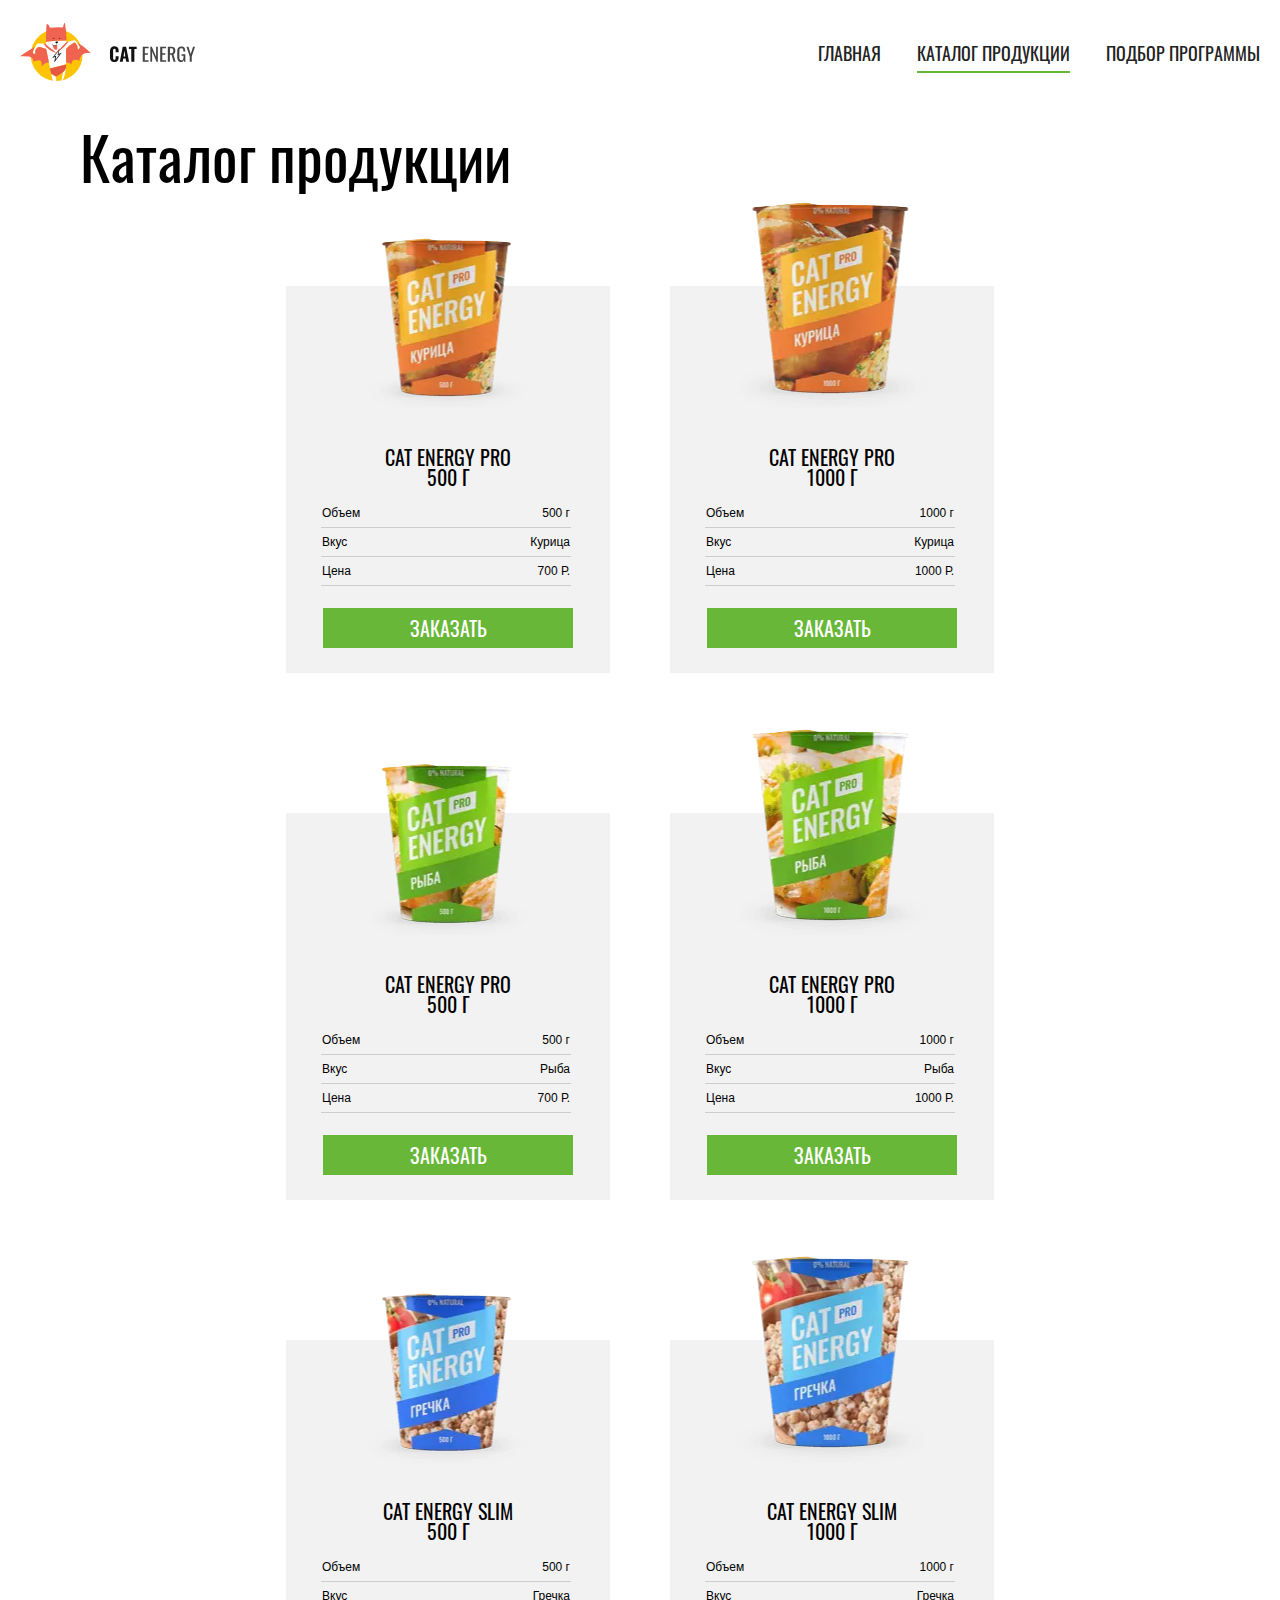
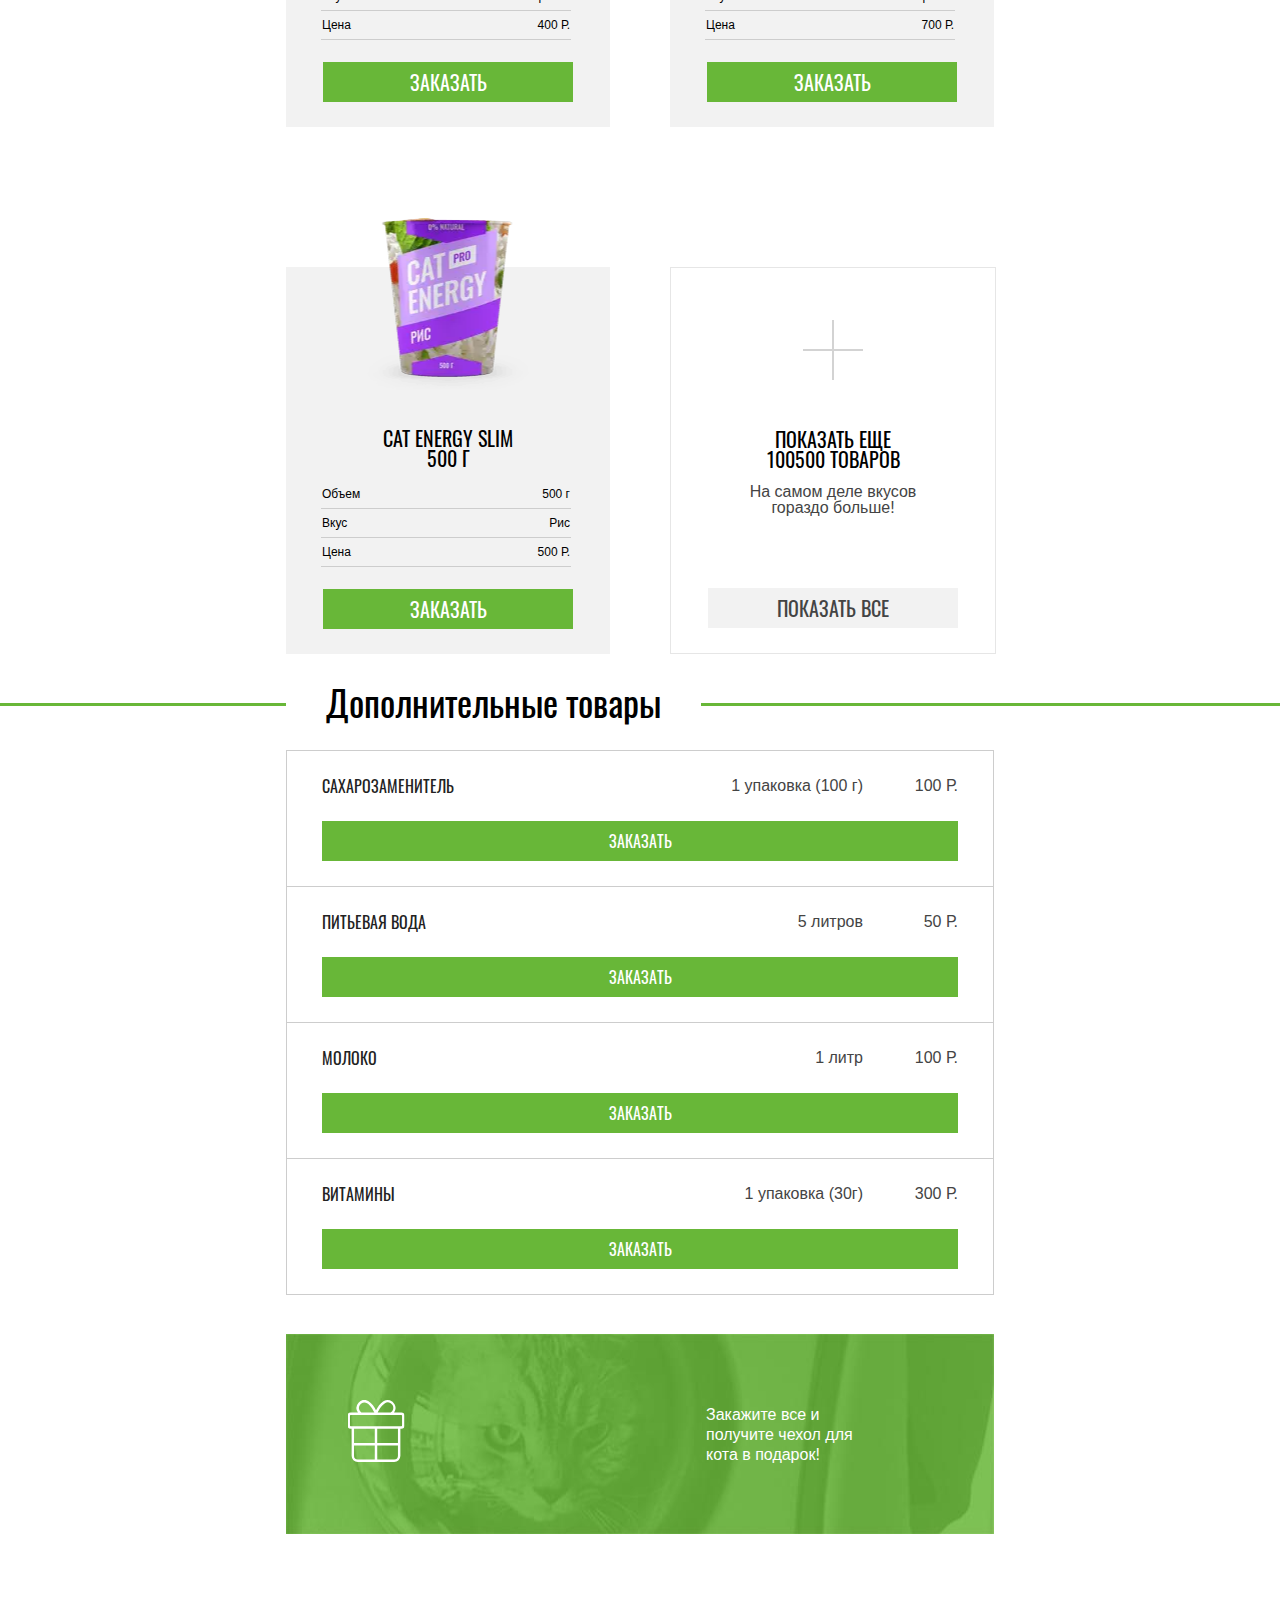
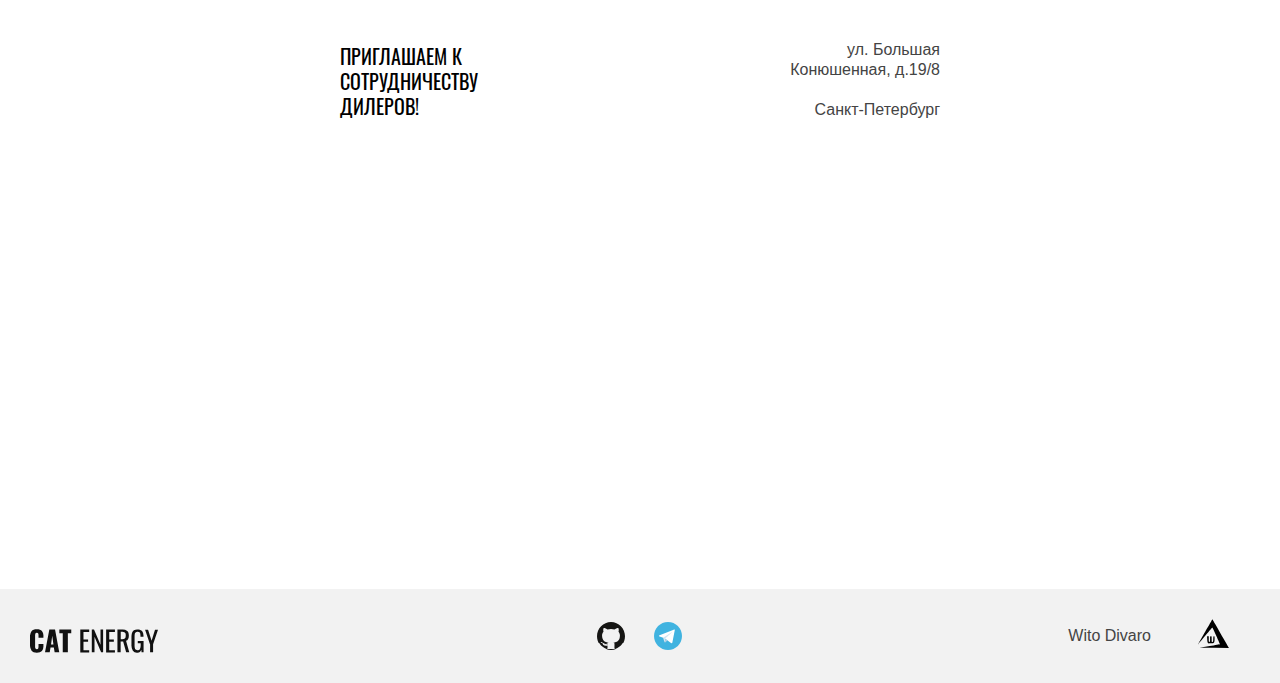
==== commit 1b3908ed: "Cat Energy v1.0.5" ====
--- a/catalog.html
+++ b/catalog.html
@@ -339,7 +339,7 @@
     <!-- Footer -->
     <footer class="main-footer">
       <!-- Contacts -->
-      <section class="contacts main-footer__contacts">
+      <section class="contacts main-footer__contacts contacts--white-bg">
         <h2 class="visually-hidden">Контакты</h2>
         <p class="contacts__slogan">Приглашаем к сотрудничеству дилеров!</p>
         <p class="contacts__address">ул. Большая Конюшенная, д.19/8
@@ -354,33 +354,25 @@
 
       <div class="main-footer__wrapper">
           <p class="main-footer__logo">
-            <img src="images/footer-logo-mobile.svg" width = "190" height = "20" alt="Логотип сайта 'CAT ENERGY'" class="main-footer__logo-image">
+            <img src="images/footer-logo-mobile.svg" alt="Логотип сайта 'CAT ENERGY'" class="main-footer__logo-image">
           </p>
 
         <ul class="main-footer__social-list">
           <li class="main-footer__social-item">
-            <a href="" class="main-footer__social-link" aria-label="ВКонтакте">
-              <svg class = "main-footer__svg main-footer__svg--vk" width = "40" height = "40" viewBox="0 0 22 12"><path d="M17.55,12A2.86,2.86,0,0,1,16,11.52a7.15,7.15,0,0,1-1.31-1.17c-.32-.33-.86-.89-1.06-.89s-.35.7-.35,1.19a1.32,1.32,0,0,1-.34.92,1.59,1.59,0,0,1-.89.38H10.66a8.16,8.16,0,0,1-5.44-2.3C2.52,7.1.21,2.2.11,2A1.06,1.06,0,0,1,.22.86a1.45,1.45,0,0,1,1-.36l3,0h.08A1.92,1.92,0,0,1,5,.75a1.34,1.34,0,0,1,.45.56,18,18,0,0,0,1.09,2c1,1.52,1.39,1.87,1.54,1.95a6.54,6.54,0,0,0,.14-2.18,2.14,2.14,0,0,0-.19-1,1,1,0,0,0-.57-.22l-.53-.53c-.07-.5.47-.93.84-1.1A6.09,6.09,0,0,1,10.08,0h.52a6.68,6.68,0,0,1,1.58.15c1.25.27,1.2,1.32,1.15,2.52,0,.35,0,.76,0,1.24,0,.11,0,.23,0,.36a3.42,3.42,0,0,0,.07,1,6.77,6.77,0,0,0,1.52-1.89A13.91,13.91,0,0,0,16,1.24h0A1.14,1.14,0,0,1,17.17.52L20.3.5h.28c.72,0,1.17.22,1.34.65s.13,1.26-1.72,3.5l-.72.86a5.33,5.33,0,0,0-.91,1.22,5.32,5.32,0,0,0,.92.87,10.67,10.67,0,0,1,2.22,2.34,1.25,1.25,0,0,1,.19,1.28,1.68,1.68,0,0,1-1.38.75l-2.78,0ZM13.66,8.31c.66,0,1.23.6,1.84,1.24a6.5,6.5,0,0,0,1.1,1,1.81,1.81,0,0,0,1,.32h.08l2.79,0a1.18,1.18,0,0,0,.39-.1.57.57,0,0,0-.07-.13,10.13,10.13,0,0,0-2-2.07C18,7.78,17.52,7.4,17.47,6.8s.36-1.09,1.18-2l.71-.85a8.13,8.13,0,0,0,1.51-2.25,2.92,2.92,0,0,0-.5,0l-3.2,0c-.14,0-.18,0-.18,0A16.33,16.33,0,0,1,15.79,4c-1.39,2.14-2,2.43-2.5,2.44a.79.79,0,0,1-.42-.12c-.73-.43-.71-1.39-.68-2.1V3.9c0-.49,0-.91,0-1.28,0-1.28,0-1.29-.28-1.35a4.88,4.88,0,0,0-1.36-.12h-.51a9.09,9.09,0,0,0-1.4.08.86.86,0,0,1,.19.19,2.82,2.82,0,0,1,.44,1.67c.1,1.25,0,2.89-.74,3.28a1,1,0,0,1-.44.11c-.68,0-1.36-.68-2.51-2.49a16.6,16.6,0,0,1-1.16-2.2.2.2,0,0,0-.06-.07.73.73,0,0,0-.23-.09l-2.94,0H1.18c.43.91,2.51,5,4.78,7.17a7.13,7.13,0,0,0,4.71,2H12a.53.53,0,0,0,.2-.07s0,0,0-.08c0-.2,0-2,1.16-2.31A1.35,1.35,0,0,1,13.66,8.31Z" transform="translate(0)"/></svg>
+            <a href="https://github.com/disorientationinspace" class="main-footer__social-link main-footer__social-link--github" aria-label="Гитхаб"></a>
+          </li>
+
+          </li>
+          <li class="main-footer__social-item">
+            <a href="https://t.me/tiwwwf" class="main-footer__social-link main-footer__social-link--telegram" aria-label="Телеграм">
             </a>
           </li>
-          <li class="main-footer__social-item">
-            <a href="" class="main-footer__social-link" aria-label="Инстаграмм">
-              <svg class = "main-footer__svg main-footer__svg--insta" width = "40" height = "40" viewBox="0 0 16 16.01"><path d="M11.83,1A3.14,3.14,0,0,1,15,4.18v7.65A3.13,3.13,0,0,1,11.83,15H4.17A3.13,3.13,0,0,1,1,11.83V4.18A3.14,3.14,0,0,1,4.17,1h7.66m0-1H4.17A4.19,4.19,0,0,0,0,4.18v7.65A4.19,4.19,0,0,0,4.17,16h7.66A4.19,4.19,0,0,0,16,11.83V4.18A4.19,4.19,0,0,0,11.83,0Z"/><path class="cls-1" d="M8,4.93A3.08,3.08,0,1,1,4.92,8,3.08,3.08,0,0,1,8,4.93m0-1A4.13,4.13,0,1,0,12.12,8,4.13,4.13,0,0,0,8,3.88Z"/><circle class="cls-1" cx="12.27" cy="3.74" r="0.93"/></svg>
-            </a>
-          </li>
-          <li class="main-footer__social-item">
-            <a href="" class="main-footer__social-link" width = "40" height = "40" aria-label="Фейсбук">
-              <svg class = "main-footer__svg main-footer__svg--fb" viewBox="0 0 10 19"><path d="M7.05,19H2V10.16H0V5.8H1.94A5.68,5.68,0,0,1,3.07,1.39,4.76,4.76,0,0,1,6.46,0H10V4.21H7.22A4.2,4.2,0,0,0,7,5.8H10v4.37H7.05ZM3.12,18H5.94V9.14H8.87V6.83H5.94V6.32c0-1.39,0-2.59.75-3.05l.14-.09H8.89V1H6.49a3.54,3.54,0,0,0-2.57,1c-.77.84-1,2.26-.82,4.21l.07.57H1.11V9.14h2Z"/></svg>
-            </a>
-          </li>
         </ul>
 
         <p class="main-footer__copyright">
-          <a href="https://htmlacademy.ru" class="main-footer__link">
-            <span class="main-footer__text-htmlacademy">HTML Academy</span>
-            <span class="main-footer__logo-htmlacademy">
-              <svg class = "main-footer__svg" viewBox="0 0 26.95 34.09" width = "27" height = "34"><path d="M13.62,0l-.15,0L0,1.41V26.07l13.47,8,13.43-8,.05,0V1.41ZM25,12.13,13.5,5.33v-.1l-.08,0-.09-.06v.11L1.92,12.12v-9L13.47,1.93,25,3.15v9ZM13.41,6.79,24.92,13.5l-4.48,2.64-7.09-4.22v1.41l5.9,3.52-.86.5-5-3v1.42l3.82,2.27-.78.53-4-1.79V18.2l1.85,1.09-1.8,1.08L2,13.62ZM1.92,15.13l11.42,6.79v1L5.41,18.23v1.42l8,4.8,0,1.07-8-4.74V22.2l8,4.82,0,0,8.15-4.87V17L25,15V25L13.47,31.85,1.92,25Z"/></svg>
-            </span>
+          <a href="https://t.me/tiwwwf" class="main-footer__link">
+            <span class="main-footer__text-wito-divaro">Wito Divaro</span>
+            <span class="main-footer__logo-wito-divaro"></span>
           </a>
         </p>
       </div>
--- a/css/app.css
+++ b/css/app.css
@@ -1 +1 @@
-.visually-hidden{position:absolute!important;clip:rect(1px 1px 1px 1px);clip:rect(1px,1px,1px,1px);padding:0!important;border:0!important;height:1px!important;width:1px!important;overflow:hidden}body{margin:0;padding:0}@font-face{font-family:"Oswald Medium";font-display:swap;src:url(../fonts/Oswald-Medium.woff) format("woff"),url(../fonts/Oswald-Medium.woff2) format("woff2")}@font-face{font-family:"Oswald Regular";font-display:swap;src:url(../fonts/Oswald-Regular.woff) format("woff"),url(../fonts/Oswald-Regular.woff2) format("woff2")}.active-title{display:flex;font-size:24px;line-height:24px;font-family:"Oswald Regular",Arial,sans-serif;font-weight:1;width:100%}.active-title__text{margin-right:24px}.active-title::after,.active-title::before{display:block;content:'';height:3px;width:10px;margin-top:5px;align-self:center;background-color:#68b738}.active-title::after{flex-grow:1}.active-title::before{left:-24px;position:relative;width:6.25%}@media (min-width:768px){.active-title{font-size:36px;line-height:36px}.active-title__text{margin-right:40px}.active-title::before{left:-40px;width:calc(70px + (100% - 768px)/ 2)}}@media (min-width:1300px){.active-title::before{width:calc(110px + (100% - 1440px)/ 2)}}.button{width:280px;padding:10px;border:none;font-size:14px;line-height:18px;font-family:"Oswald Regular",Arial,sans-serif;text-transform:uppercase;color:#fff;text-decoration:none;text-align:center;background-color:#68b738;cursor:pointer}.button:hover{background-color:#5eaa2f}.button:active{color:rgba(255,255,255,.3)}.button--grey{background-color:#f2f2f2;color:#444;margin-top:20px}.button--grey:hover{background-color:#ededed}.button--grey:active{background-color:#ededed;color:rgba(0,0,0,.3)}@media (min-width:768px){.button{width:240px;font-size:20px;line-height:20px;padding:15px 0}}.page-main__page-title{margin:0;margin-top:20px;margin-left:20px;font-size:36px;line-height:60px;font-family:"Oswald Regular",Arial,sans-serif;font-weight:100;color:#111}@media (min-width:768px){.page-main__page-title{display:block;font-size:60px;line-height:60px;margin-left:30px;margin-top:40px}}@media (min-width:1300px){.page-main__page-title{display:block;font-size:60px;line-height:60px;width:1220px;margin:0 auto;margin-top:40px}}.main-header{-webkit-user-select:none;-moz-user-select:none;-ms-user-select:none;user-select:none}.main-header__head{padding:23px 20px;display:grid;grid-template-columns:1fr 1fr auto;align-items:center;border-bottom:1px solid #e6e6e6}.main-header__logo{margin:0;padding:0;width:200px;height:50px;grid-column:span 2}.main-header__logo[href]{cursor:pointer}.main-header__logo[href]:hover{opacity:.6}.main-header__logo[href]:active{opacity:.3}.main-header__button{cursor:pointer;border:none;background:0 0}.main-header__close{display:none;margin-right:3px;width:18px;height:18px;background-image:url(../images/cross-icon.svg)}.main-header__open{position:relative;width:24px;height:18px;background-image:url(../images/open-icon.svg)}.main-header__navigation{grid-column:1/-1;display:none}.main-header--no-js .main-header__open{display:none}.main-header--no-js .main-header__navigation{display:grid}.main-header--active .main-header__close{display:block}.main-header--active .main-header__open{display:none}.main-header--active .main-header__navigation{display:grid}@media (min-width:768px){.main-header__wrapper{display:grid;grid-template-columns:auto 1fr;padding-right:20px;justify-content:space-between}.main-header--active .main-header__button,.main-header--no-js .main-header__button,.main-header__button{display:none}.main-header__head{grid-template-columns:1fr;border:none}.main-header__navigation{display:grid}.main-header__logo{width:175px;height:60px}.main-header__navigation{grid-column:auto}}@media (min-width:1300px){.main-header__wrapper{width:1220px;margin:0 auto;padding:40px 0}.main-header__head{padding-left:0}.main-header__logo{width:200px;height:60px}.main-header__navigation--intro-background{position:relative}.main-header__navigation--intro-background::after{z-index:-1;position:absolute;content:'';right:-40px;top:-40px;width:700px;height:680px;background-color:#68b738;background-size:100%;background-image:url(../images/index-background-desktop@1x.png)}}@media (min-width:1300px) and (-webkit-min-device-pixel-ratio:1.5),(min-width:1300px) and (min-resolution:144dpi),(min-width:1300px) and (min-resolution:1.5dppx){.main-header__navigation--intro-background::after{background-image:url(../images/index-background-desktop@2x.png)}}@media (min-width:1300px){.main-header__navigation--intro-background .main-navigation__link{font-size:20px;color:#fff}.main-header__navigation--intro-background .main-navigation__link[href]:hover{color:rgba(255,255,255,.6)}.main-header__navigation--intro-background .main-navigation__link[href]:active{color:rgba(255,255,255,.3)}.main-header__navigation--intro-background .main-navigation__item--current::after{background-color:#fff}}.main-navigation__list{margin:0;padding:0;list-style-type:none;display:grid;grid-template-rows:repeat(3,66px)}.main-navigation__item{width:100%;height:100%}.main-navigation__link{display:grid;justify-content:center;align-items:center;width:100%;height:100%;box-sizing:border-box;border-bottom:1px solid #e6e6e6;font-size:20px;font-family:"Oswald Medium",Arial,sans-serif;line-height:20px;text-transform:uppercase;text-decoration:none;color:#111}.main-navigation__link[href]:hover{color:rgba(0,0,0,.6)}.main-navigation__link[href]:active{color:rgba(0,0,0,.3)}@media (min-width:768px){.main-navigation__item{width:auto;height:auto}.main-navigation__link{width:auto;height:auto;border:none}.main-navigation__list{grid-template-columns:repeat(3,auto);grid-template-rows:auto;align-items:center;justify-content:flex-end;grid-gap:36px}.main-navigation__link{font-size:18px;line-height:24px;font-family:"Oswald Regular",Arial,sans-serif;color:#222}.main-navigation__item--current{position:relative}.main-navigation__item--current::after{content:'';left:0;right:0;position:absolute;bottom:-8px;height:2px;background-color:#68b738}}@media (min-width:1300px){.main-navigation__link{font-size:20px;color:#000}.main-navigation__link[href]:hover{color:rgba(0,0,0,.6)}.main-navigation__link[href]:active{color:rgba(0,0,0,.3)}.main-navigation__item--current::after{background-color:#68b738}}.intro{display:grid;justify-content:center;position:relative;background-image:url(../images/index-background-mobile@1x.png);background-repeat:no-repeat;background-position:top center;padding:20px}@media (-webkit-min-device-pixel-ratio:1.5),(min-resolution:144dpi),(min-resolution:1.5dppx){.intro{background-image:url(../images/index-background-mobile@2x.png);background-size:320px}}.intro::after{content:'';z-index:-1;position:absolute;left:0;top:0;width:100%;height:307px;background-color:#5eaa2f}.intro__title{margin:0;font-size:36px;line-height:36px;font-family:"Oswald Regular",Arial,sans-serif;font-weight:100;color:#fff;margin-top:20px;text-align:center}.intro__slogan{margin:0;padding:0;margin-top:20px;font-size:14px;line-height:14px;font-family:"Oswald Regular",Arial,sans-serif;font-weight:100;color:#fff;text-align:center;text-transform:uppercase}.intro__image-container{margin:0 auto;margin-top:25px;width:280px;height:272px}.intro__image{width:100%;height:100%}.intro__button{margin:0 auto;margin-top:5px}@media (min-width:768px){.intro{padding-left:90px;padding-bottom:530px;margin:0 auto;width:708px;box-sizing:border-box;background:0 0;justify-content:flex-start}.intro__title{width:430px;font-size:60px;line-height:60px;text-align:left;color:#000}.intro__slogan{margin-top:30px;font-size:20px;line-height:20px;text-align:left;color:#000}.intro::after{background:0 0}.intro__button{margin-top:40px;margin-left:0}.intro__image-container{z-index:-1;width:708px;height:610px;position:absolute;bottom:0;left:0}}@media (min-width:1300px){.intro{padding-top:80px;padding-left:80px;padding-bottom:265px;width:1220px}.intro .intro__image-container{top:0;left:500px;width:552px;height:500px}}.categories{display:grid;grid-template-columns:1fr;grid-gap:20px;margin:0 auto;margin-top:20px;width:87.5%}.categories__item{position:relative;margin:0 auto;padding:20px;width:100%;max-width:390px;box-sizing:border-box;text-align:left;background-color:#f2f2f2}.categories__title{margin:0;margin-top:10px;margin-left:70px;font-family:"Oswald Regular",Arial,sans-serif;font-weight:1;font-size:24px;line-height:37px;text-transform:uppercase}.categories__icon{position:absolute;background-repeat:no-repeat;background-position:left center}.categories__icon--fit{left:20px;top:23px;width:50px;height:53px;background-image:url(../images/pussy-icon.svg)}.categories__icon--strong{left:13px;top:24px;width:68px;height:50px;background-image:url(../images/strong-icon.svg)}.categories__description{margin:0;margin-top:25px;font-size:14px;line-height:18px;font-family:Arial,sans-serif}.categories__grey-line{display:block;margin-top:20px;width:100%;height:1px;background-color:#d9d9d9}.categories__button{position:relative;margin-top:20px;padding:0;background:0 0;border:none;font-family:"Oswald Regular",Arial,sans-serif;font-weight:1;font-size:16px;line-height:16px;text-transform:uppercase;cursor:pointer}.categories__button::after{content:'';position:absolute;right:-36px;top:50%;transform:translateY(-50%);width:36px;height:11px;background-position:right;background-repeat:no-repeat;background-image:url(../images/right-arrow.svg)}@media (min-width:768px){.categories{grid-gap:30px}.categories__item{padding:55px 50px;width:708px;max-width:none}.categories__title{margin-left:0;font-size:36px}.categories__description{display:block;width:340px;font-size:16px;line-height:24px}.categories__grey-line{display:none}.categories__button{margin-top:60px;font-size:20px;line-height:20px}.categories__icon--fit{top:80px;left:445px;width:200px;height:214px}.categories__icon--strong{top:92px;left:410px;width:269px;height:200px}}@media (min-width:1300px){.categories{width:1220px;grid-template-columns:repeat(2,570px);grid-gap:80px;margin:0 auto}.categories__item{width:100%}.categories__title{margin-top:20px;margin-left:164px}.categories__description{width:auto;margin-top:70px}.categories__icon--fit{top:40px;left:52px;height:106px;width:100px}.categories__icon--strong{left:34px;top:48px;width:134px;height:100px}.categories__button{margin-top:30px}}.advantages{margin:0 auto;margin-top:20px;width:87.5%;display:grid;grid-gap:20px;justify-content:center;grid-template-columns:repeat(auto-fill,minmax(280px,auto))}.advantages__title{margin:0;width:280px;grid-column:1/-1;font-size:36px;line-height:60px;font-family:"Oswald Regular",Arial,sans-serif;text-align:left}.advantages__item{position:relative;padding-left:80px;display:block;width:280px;box-sizing:border-box}.advantages__icon{position:absolute;top:0;left:0;width:60px;height:60px;background-color:#68b738;background-repeat:no-repeat;background-position:center}.advantages__icon--health{background-image:url(../images/advantage-health@1x.png);background-size:26px}@media (-webkit-min-device-pixel-ratio:1.5),(min-resolution:144dpi),(min-resolution:1.5dppx){.advantages__icon--health{background-image:url(../images/advantage-health@2x.png)}}.advantages__icon--food{background-image:url(../images/advantage-food@1x.png);background-size:23px}@media (-webkit-min-device-pixel-ratio:1.5),(min-resolution:144dpi),(min-resolution:1.5dppx){.advantages__icon--food{background-image:url(../images/advantage-food@2x.png)}}.advantages__icon--ease{background-image:url(../images/advantage-ease@1x.png);background-size:29px}@media (-webkit-min-device-pixel-ratio:1.5),(min-resolution:144dpi),(min-resolution:1.5dppx){.advantages__icon--ease{background-image:url(../images/advantage-ease@2x.png)}}.advantages__icon--time{background-image:url(../images/advantage-time@1x.png);background-size:26px}@media (-webkit-min-device-pixel-ratio:1.5),(min-resolution:144dpi),(min-resolution:1.5dppx){.advantages__icon--time{background-image:url(../images/advantage-time@2x.png)}}.advantages__number{display:none}.advantages__description{margin:0;min-height:60px;font-family:Arial,sans-serif;font-size:14px;line-height:18px}@media (min-width:768px){.advantages{width:708px;justify-content:space-between;grid-gap:60px}.advantages__title{width:auto;font-size:60px;line-height:60px}.advantages__item{width:324px;padding-left:0;padding-top:100px;min-height:260px}.advantages__icon{width:80px;height:80px}.advantages__number{z-index:-1;display:block;position:absolute;top:-100px;left:50%;transform:translateX(-50px);font-size:280px;font-family:"Oswald Regular",Arial,sans-serif;color:#f2f2f2}.advantages__description{margin-top:10px;width:250px;font-size:16px;line-height:24px}}@media (min-width:1300px){.advantages{width:1220px;margin-top:60px;grid-template-columns:repeat(4,245px)}.advantages__item{width:100%}.advantages__number{transform:translateX(-10px)}}.example{width:100%;margin-top:40px;padding:0 20px;box-sizing:border-box;padding-bottom:40px;display:grid;grid-template-columns:minmax(280px,400px);justify-content:center;background-color:#f2f2f2}.example__title{grid-column:1/-1;margin:0;margin-top:20px;font-size:36px;line-height:60px;font-family:"Oswald Regular",Arial,sans-serif;font-weight:1}.example__story{grid-column:1/-1;margin:0;margin-top:20px;font-size:14px;line-height:18px;font-family:Arial,sans-serif}.example__stat{margin:0;position:relative;margin-top:25px;margin-bottom:30px;width:124px;border:1px solid #cdcdcd;border-radius:5px}.example__stats{display:flex;justify-content:space-between}.example__aim{display:block;padding:15px 0;font-size:24px;line-height:24px;font-family:"Oswald Regular",Arial,sans-serif;font-weight:1;text-align:center;text-transform:uppercase}.example__type{position:absolute;transform:translateX(-50%) translateY(50%);margin-left:50%;bottom:-5px;padding:0 15px;font-size:12px;line-height:12px;font-family:Arial,sans-serif;text-align:center;background-color:#f2f2f2}.example__price{margin:0;margin-top:10px;font-size:14px;line-height:20px;font-family:"Oswald Regular",Arial,sans-serif;text-align:center;text-transform:uppercase}.example__price br{display:none}.example__slider{margin-top:40px;justify-self:center}@media (min-width:768px){.example{position:relative;grid-template-columns:repeat(2,354px);background:0 0;border-top:1px solid #e6e6e6}.example::after{z-index:-1;content:'';position:absolute;bottom:0;height:460px;width:100%;background-color:#f2f2f2}.example__title{margin-top:40px;font-size:60px;line-height:60px}.example__story{margin-top:50px;font-size:16px;line-height:24px}.example__stat{width:162px}.example__aim{padding:20px 0;font-size:30px;line-height:37px}.example__type{padding:0 9px;box-sizing:border-box;width:119px;bottom:0;word-break:keep-all;background-color:#fff}.example__type br{display:none}.example__price{align-self:center;font-size:20px;line-height:28px;text-align:right}.example__price br{display:block}}@media (min-width:1300px){.example{border-top:none;padding-bottom:60px;width:100%;grid-template-columns:610px 610px;justify-content:center}.example__title{grid-column:1/2}.example__story{margin-top:110px;width:480px;grid-column:1/2;color:#444}.example__stats{margin-top:60px;grid-column:1/2;width:370px;color:#444}.example__price{grid-column:1/2;text-align:left;align-self:start}.example__price br{display:none}.example__type{background-color:#f2f2f2}.example__price-value{margin-left:65px}}.before-after{position:relative;padding-top:250px;width:280px;padding-bottom:40px;grid-column:1/-1;box-sizing:border-box}.before-after__image-container{position:absolute;top:0;left:0;margin:0;width:100%}.before-after__image-container--before{clip:rect(0,140px,400px,0)}.before-after__image-container--after{clip:rect(0,280px,400px,140px)}.before-after__image{width:100%}.before-after__range{margin-top:30px;width:100%;display:-ms-flex;display:flex;justify-content:center;align-items:center}.before-after__scale{width:84px;height:14px;padding:3px 5px;border:1px solid #c2c2c2;border-radius:50px;box-sizing:border-box;background-color:#fff;margin:0 20px}.before-after__bar{width:50%;height:100%;border-radius:50px;background-color:#68b738}.before-after__range-toggle{display:none}.before-after__scale-title{font-size:16px;line-height:20px;font-family:"Oswald Regular",Arial,sans-serif;font-weight:1;text-transform:uppercase}@media (min-width:768px){.before-after{width:100%;padding-top:520px;margin-top:60px}.before-after__image-container{left:50%;transform:translateX(-50%)}.before-after__image-container--after{clip:rect(0,720px,1000px,270px);width:560px}.before-after__image-container--before{top:30px;margin-left:-30px;width:680px;clip:rect(0,360px,1000px,0)}.before-after__image{height:100%;max-height:none}.before-after__scale{position:relative;width:430px;height:6px;border:none;background-color:#dcdcdc}.before-after__bar{display:none}.before-after__scale-title{font-size:20px;line-height:20px;padding-bottom:5px;border-bottom:1px dotted #bebebe}.before-after__range-toggle{display:block;position:absolute;left:45%;top:-15px;border-radius:50%;box-sizing:border-box;width:34px;height:34px;border:1px solid #c2c2c2;background-color:#fff;cursor:pointer}.before-after__range-toggle:hover{box-shadow:0 3px 3px 0 rgba(0,0,0,.3)}.before-after__range-toggle:active{box-shadow:0 3px 3px 0 rgba(0,0,0,.3);border-color:#68b738}.before-after__range-toggle::after{position:absolute;content:'';left:50%;top:50%;transform:translate(-50%,-50%);width:8px;height:8px;border-radius:50%;background-color:#68b738}}@media (min-width:1300px){.before-after{margin-top:0;grid-column:2/3;grid-row:1/span 4;padding-bottom:0}.before-after__range{margin-top:20px}}.contacts{padding:20px;display:grid;grid-template-columns:repeat(2,1fr);justify-content:center;box-sizing:border-box;background-color:#f2f2f2}.contacts--white-bg{background-color:#fff}.contacts__slogan{display:block;width:150px;font-size:16px;line-height:20px;font-family:"Oswald Regular",Arial,sans-serif;font-weight:100;text-transform:uppercase}.contacts__address{font-size:14px;line-height:20px;font-family:Arial,sans-serif;text-align:left;color:#444}@media (max-width:767px){.contacts__br--mobile-hidden{display:none}}@media (min-width:768px){.contacts{padding:50px 70px}.contacts__slogan{margin-right:150px;justify-self:flex-end;font-size:20px;line-height:25px}.contacts__address{font-size:16px;width:150px;text-align:right;margin-left:150px;justify-self:start}}@media (min-width:1300px){.contacts{position:absolute;box-shadow:0 0 9px 0 rgba(0,0,0,.3);top:90px;left:10%;width:570px;grid-gap:80px;background-color:#fff}.contacts__slogan{margin:0}.contacts__address{margin:0}}.map{height:360px;width:100%}.map__iframe{width:100%;height:100%}@media (min-width:768px){.map{height:400px}}.main-footer{position:relative}.main-footer__wrapper{display:grid;grid-template-columns:280px;width:100%;box-sizing:border-box;justify-content:center;background-color:#f2f2f2}.main-footer__logo{margin:0;padding-top:40px;padding-bottom:30px;display:grid;justify-content:center;border-bottom:1px solid #d9d9d9}.main-footer__logo-image{width:128px;height:24px}.main-footer__social-list{margin:0;padding:20px 0;list-style-type:none;display:grid;grid-gap:29px;grid-template-columns:repeat(3,28px);justify-content:center;border-bottom:1px solid #d9d9d9}.main-footer__social-item{display:-ms-flex;display:flex;justify-content:center;align-items:center;width:28px;height:28px}.main-footer__svg{fill:#666}.main-footer__svg:hover{fill:#68b738}.main-footer__svg:active{fill:#68b738;opacity:.3}.main-footer__svg--insta{width:16px;height:16px}.main-footer__svg--vk{width:22px;height:12px}.main-footer__svg--fb{width:10px;height:19px}.main-footer__copyright{margin:0;padding:20px 0}.main-footer__link{display:grid;grid-template-columns:1fr 1fr;align-items:center;text-decoration:none}.main-footer__link:hover .main-footer__svg{fill:#68b738}.main-footer__link:active{opacity:.3}.main-footer__link:active .main-footer__svg{fill:#68b738}.main-footer__text-htmlacademy{font-family:Arial,sans-serif;font-size:16px;line-height:16px;color:#444}.main-footer__logo-htmlacademy{width:27px;height:34px;justify-self:end}@media (min-width:768px){.main-footer__wrapper{padding:0 30px;align-items:center;grid-template-columns:repeat(3,minmax(236px,407px))}.main-footer__logo{justify-content:flex-start;border:none}.main-footer__social-list{border:none}.main-footer__link{grid-template-columns:1fr auto;grid-gap:24px;justify-items:end}}@media (min-width:1300px){.main-footer__wrapper{padding:0 110px}}.catalog{display:grid;grid-template-columns:1fr}.catalog__title{margin:0;padding:20px 0;border-bottom:1px solid #ededed;display:grid;grid-template-columns:87.5%;justify-content:center;font-size:36px;line-height:60px;font-family:"Oswald Regular",Arial,sans-serif;font-weight:100}.catalog__list{margin:0;padding:0;list-style-type:none;display:grid;grid-template-columns:1fr}.catalog__item{padding-bottom:25px;border-bottom:1px solid #ededed;width:100%;display:grid;grid-template-columns:repeat(2,140px);justify-content:center}.catalog__item--show{align-items:center;display:-ms-flex;display:flex;flex-direction:column}.catalog__item--show .catalog__name{margin:0;margin-top:20px;width:100%;text-align:center}.catalog__description{margin:0;margin-top:15px;font-size:12px;line-height:16px;font-family:Arial,sans-serif;color:#444;text-align:center}.catalog__name{margin:20px 0;width:80px;font-size:16px;line-height:20px;text-transform:uppercase;font-family:"Oswald Regular",Arial,sans-serif;font-weight:100;text-align:left}.catalog__image-container{margin:0;height:145px;width:140px;grid-row:span 2}.catalog__image{width:100%;height:100%}.catalog__button{grid-column:1/span 2}.catalog__button--show{margin:25px;margin-bottom:0;position:relative;width:30px;height:30px;background:0 0;border:none;cursor:pointer}.catalog__button--show::after,.catalog__button--show::before{left:0;position:absolute;content:'';height:2px;width:100%;background-color:#d3d3d3}.catalog__button--show::after{transform:rotate(90deg)}.catalog__table{font-size:12px;line-height:16px;font-family:Arial,sans-serif}.catalog__row{margin-left:-4px;display:-ms-flex;display:flex;justify-content:space-between}@media (min-width:768px){.catalog__title{border:none;font-size:60px}.catalog__list{width:708px;margin:0 auto;grid-template-columns:repeat(2,324px);grid-gap:60px}.catalog__item{padding-top:1px;position:relative;margin-top:80px;display:flex;flex-direction:column;grid-template-columns:1fr;width:324px;border:none;background-color:#f2f2f2}.catalog__item--show{background-color:#fff;border:1px solid #e6e6e6;justify-content:flex-start}.catalog__item--show .catalog__name{margin-top:50px;width:140px}.catalog__item--show .button--grey{margin-top:auto}.catalog__description{width:180px;font-size:16px}.catalog__name{font-size:20px;margin:0 auto;grid-column:auto;margin-top:160px;margin-bottom:10px;width:140px;text-align:center}.catalog__image-container{position:absolute;display:flex;justify-content:center;align-items:flex-end;left:50%;transform:translateX(-50%);top:-80px;width:195px;height:208px}.catalog__image{width:auto;height:auto}.catalog__button{margin:0 auto;margin-top:20px;padding:0;width:250px;height:40px;grid-column:auto;align-self:flex-end}.catalog__button--show{margin-top:50px;width:60px;height:60px}.catalog__table{width:250px;margin:0 auto}.catalog__row{padding:5px 0;border-bottom:1px solid #cdcdcd}}@media (min-width:1300px){.catalog__list{margin-top:60px;width:1220px;grid-template-columns:repeat(4,245px);justify-content:space-between}.catalog__item{width:100%}.catalog__button{width:175px}.catalog__table{width:170px;font-size:16px}.catalog__title{display:block;margin:0 auto;width:1220px}}.additional{padding-bottom:40px}.additional__list{width:87.5%;margin:0 auto;padding:0;list-style-type:none}.additional__item{box-sizing:border-box;border-top:1px solid #cdcdcd;border-bottom:1px solid #cdcdcd;padding-bottom:18px;margin-bottom:-1px;width:100%;display:grid;grid-template-columns:repeat(2,1fr)}.additional__name{margin:0;margin-top:15px;font-size:16px;line-height:16px;font-weight:100;font-family:"Oswald Regular",Arial,sans-serif;color:#222;text-transform:uppercase}.additional__amount{margin:0;margin-top:15px;grid-column:1;font-size:14px;line-height:14px;font-family:Arial,sans-serif;color:#444}.additional__price{margin:0;margin-top:15px;font-size:14px;line-height:14px;font-family:Arial,sans-serif;color:#444;text-align:right}.additional__button{margin-top:15px;grid-column:1/3;width:100%}.additional__bonus{position:relative;margin:0 auto;margin-top:40px;width:87.5%;height:290px;box-sizing:border-box;border-top:1px solid transparent;background-color:#68b738;background-repeat:no-repeat;background-position:center;color:#fff;text-align:center;background-image:url(../images/gift-photo-mobile@1x.jpg)}@media (-webkit-min-device-pixel-ratio:1.5),(min-resolution:144dpi),(min-resolution:1.5dppx){.additional__bonus{background-image:url(../images/gift-photo-mobile@2x.jpg)}}.additional__bonus::after{position:absolute;content:'';left:50%;transform:translateX(-50%);top:64px;width:57px;height:62px;background-repeat:no-repeat;background-image:url(../images/gift.svg)}.additional__text{margin:0 auto;margin-top:185px;width:180px;font-size:16px;line-height:20px;font-family:Arial,sans-serif;text-align:center}@media (min-width:768px){.additional__bonus{width:708px;height:200px;background-image:url(../images/gift-photo-tablet@1x.jpg)}}@media (min-width:768px) and (-webkit-min-device-pixel-ratio:1.5),(min-width:768px) and (min-resolution:144dpi),(min-width:768px) and (min-resolution:1.5dppx){.additional__bonus{background-image:url(../images/gift-photo-tablet@2x.jpg)}}@media (min-width:768px){.additional__bonus::after{left:90px;top:65px}.additional__text{margin:0;margin-top:70px;margin-left:420px;text-align:left}.additional__list{width:708px}.additional__item{grid-template-columns:auto 1fr 95px;align-items:center;padding:25px 35px;border:1px solid #cdcdcd}.additional__amount{text-align:right;margin:0;font-size:16px;line-height:20px;grid-column:auto}.additional__price{margin:0;font-size:16px;line-height:20px}.additional__name{margin:0;line-height:20px}.additional__button{grid-column:1/4;margin-top:25px}.additional__button{padding:0;font-size:16px;height:40px;align-items:center}}@media (min-width:1300px){.additional{padding-bottom:90px;display:-ms-flex;display:flex;flex-wrap:wrap}.additional__list{width:895px;margin-left:auto;margin-right:0}.additional__item{border-left:none;border-right:none;padding:15px 0;grid-template-columns:1fr 245px 80px 245px}.additional__button{margin:0;grid-column:auto}.additional__amount{text-align:left}.additional__price{text-align:left}.additional__name{font-size:20px}.additional__bonus{margin:0;height:285px;width:245px;margin-left:80px;margin-right:auto;background-color:#68b738;background-image:url(../images/gift-photo-desktop@1x.jpg)}}@media (min-width:1300px) and (-webkit-min-device-pixel-ratio:1.5),(min-width:1300px) and (min-resolution:144dpi),(min-width:1300px) and (min-resolution:1.5dppx){.additional__bonus{background-image:url(../images/gift-photo-desktop@2x.jpg)}}@media (min-width:1300px){.additional__bonus::after{top:65px;left:50%;transform:translateX(-50%)}.additional__text{margin:0 auto;margin-top:180px;text-align:center}}.program{display:grid;margin-top:25px;padding-bottom:20px;align-items:flex-start}.program__title{margin:0;margin-left:20px;margin-bottom:30px;font-size:14px;line-height:18px;font-family:"Oswald Regular",Arial,sans-serif;font-weight:100;color:#111;text-transform:uppercase}.program__fieldset{padding:0;display:grid;grid-gap:14px;border:none;box-sizing:border-box;margin-top:20px}.program__fieldset--with-borders{padding:20px 0;border-top:1px solid #ededed;border-bottom:1px solid #ededed}.program__label{margin:0 20px;position:relative;display:flex;align-items:center;font-size:16px;line-height:18px;font-family:"Oswald Regular",Arial,sans-serif;text-transform:uppercase;color:#222;-webkit-user-select:none;-moz-user-select:none;-ms-user-select:none;user-select:none}.program__label--radio:hover>.program__radio-indicator{border-color:#969696}.program__label--radio:active{opacity:.3}.program__label--checkbox:hover>.program__checkbox-indicator{border-color:#969696}.program__label--checkbox:active{opacity:.3}.program__icon{position:absolute;right:1px;width:50px;height:44px;display:flex;justify-content:center;align-items:center;background-color:#fff}.program__radio-indicator{display:block;position:relative;margin-right:16px;left:0;top:50%;transform:translateY(-50%);box-sizing:border-box;width:30px;height:30px;border:1px solid #cfcfcf;border-radius:50%}.program__radio-indicator::after{content:'';position:absolute;left:50%;top:50%;margin-top:-6px;margin-left:-6px;width:12px;height:12px;background-color:#68b738;border-radius:50%;opacity:0;transition:all .1s ease;transform:scale(.3)}.program__radio:checked+.program__radio-indicator::after{opacity:1;transition:all .2s ease;transform:scale(1)}.program__checkbox-indicator{position:relative;margin-right:16px;width:30px;height:30px;box-sizing:border-box;border:1px solid #cfcfcf}.program__checkbox:checked+.program__checkbox-indicator{background-size:21px;background-image:url(../images/tick.svg);background-position:center;background-repeat:no-repeat}.program__checkbox:focus+.program__checkbox-indicator{border-color:#969696}.program__radio:focus+.program__radio-indicator{border-color:#969696}.program__input{margin-left:15px;padding:13px 15px;box-sizing:border-box;flex-grow:1;width:50px;height:46px;border:1px solid #e6e6e6;font-size:16px;line-height:18px;text-transform:uppercase;font-family:"Oswald Regular",Arial,sans-serif;color:#444}.program__input:valid:hover{border-color:#969696}.program__input:focus{border-color:#444}.program__input:invalid{border-color:#ff8282}.program__input:valid{border-color:#e6e6e6}.program__input::-moz-placeholder{font-size:16px;line-height:18px;text-transform:uppercase;font-family:"Oswald Regular",Arial,sans-serif;color:#444;opacity:1}.program__input:-ms-input-placeholder{font-size:16px;line-height:18px;text-transform:uppercase;font-family:"Oswald Regular",Arial,sans-serif;color:#444;opacity:1}.program__input::-ms-input-placeholder{font-size:16px;line-height:18px;text-transform:uppercase;font-family:"Oswald Regular",Arial,sans-serif;color:#444;opacity:1}.program__input::placeholder{font-size:16px;line-height:18px;text-transform:uppercase;font-family:"Oswald Regular",Arial,sans-serif;color:#444;opacity:1}.program__input[type=email],.program__input[type=tel]{padding-right:51px}.program__input[type=email]:focus+.program__icon,.program__input[type=tel]:focus+.program__icon{fill:#68b738}.program__input[type=email]:invalid+.program__icon,.program__input[type=tel]:invalid+.program__icon{fill:#ff8282}.program__textarea{padding:13px 15px;margin:0 20px;box-sizing:border-box;flex-grow:1;box-sizing:border-box;height:150px;resize:none;border:1px solid #e6e6e6;font-size:16px;line-height:18px;text-transform:uppercase;font-family:"Oswald Regular",Arial,sans-serif;color:#444}.program__textarea::-moz-placeholder{font-size:16px;line-height:18px;text-transform:uppercase;font-family:"Oswald Regular",Arial,sans-serif;color:#444;opacity:1}.program__textarea:-ms-input-placeholder{font-size:16px;line-height:18px;text-transform:uppercase;font-family:"Oswald Regular",Arial,sans-serif;color:#444;opacity:1}.program__textarea::-ms-input-placeholder{font-size:16px;line-height:18px;text-transform:uppercase;font-family:"Oswald Regular",Arial,sans-serif;color:#444;opacity:1}.program__textarea::placeholder{font-size:16px;line-height:18px;text-transform:uppercase;font-family:"Oswald Regular",Arial,sans-serif;color:#444;opacity:1}.program__textarea:hover{border-color:#969696}.program__textarea:focus{border-color:#444}.program__button{margin:0 auto;margin-top:20px}.program__clarification{display:block;width:100%;margin-top:20px;font-size:14px;line-height:16px;font-family:Arial,sans-serif;color:#444;text-align:center}.program__wrapper{display:grid;grid-gap:14px}.program__wrapper-grid{display:grid;grid-gap:14px}@media (min-width:768px){.program{margin-top:40px;padding-bottom:80px;grid-template-columns:repeat(2,1fr)}.program>*{grid-column:1/3}.program__title{margin:0 auto;padding-right:280px;margin-top:40px;font-size:20px;line-height:30px;text-transform:uppercase;width:350px}.program__fieldset{grid-gap:20px;margin-top:70px}.program__fieldset--with-borders{width:630px;margin-left:auto;margin-right:auto;padding:25px;border:1px solid #ededed}.program__label{width:630px;margin:0 auto}.program__label--checkbox{width:315px}.program .active-title br{display:none}.program__textarea{width:630px;height:180px;margin:0 auto}.program__wrapper{margin:0 auto;display:grid;width:630px;grid-template-columns:repeat(2,315px);grid-gap:30px}.program__button{justify-self:end;margin-right:35px;margin-top:50px;grid-column:auto;width:280px}.program__clarification{display:-ms-flex;display:flex;align-items:center;justify-content:flex-start;margin-left:30px;margin-top:65px;width:auto;font-size:16px;grid-column:auto}.program__wrapper-grid{grid-gap:20px}}@media (min-width:1300px){.program{padding-bottom:90px;grid-column-gap:60px}.program__title{padding-right:870px}.program__fieldset--half-width{width:570px;box-sizing:border-box;grid-column:auto;margin-right:30px;justify-self:end}.program__fieldset--half-width .program__label{width:100%}.program__fieldset--right{margin-right:auto;margin-left:30px}.program__label--icon{width:570px}.program__wrapper-grid{grid-template-columns:570px 570px;grid-gap:60px;justify-content:center}.program__textarea{width:1220px}.program__wrapper{grid-gap:0;grid-template-columns:repeat(4,285px);justify-content:center}.program__button{width:570px}}+.visually-hidden{position:absolute!important;clip:rect(1px 1px 1px 1px);clip:rect(1px,1px,1px,1px);padding:0!important;border:0!important;height:1px!important;width:1px!important;overflow:hidden}body{margin:0;padding:0}@font-face{font-family:"Oswald Medium";font-display:swap;src:url(../fonts/Oswald-Medium.woff) format("woff"),url(../fonts/Oswald-Medium.woff2) format("woff2")}@font-face{font-family:"Oswald Regular";font-display:swap;src:url(../fonts/Oswald-Regular.woff) format("woff"),url(../fonts/Oswald-Regular.woff2) format("woff2")}.active-title{display:flex;font-size:24px;line-height:24px;font-family:"Oswald Regular",Arial,sans-serif;font-weight:1;width:100%}.active-title__text{margin-right:24px}.active-title::after,.active-title::before{display:block;content:'';height:3px;width:10px;margin-top:5px;align-self:center;background-color:#68b738}.active-title::after{flex-grow:1}.active-title::before{left:-24px;position:relative;width:6.25%}@media (min-width:768px){.active-title{font-size:36px;line-height:36px}.active-title__text{margin-right:40px}.active-title::before{left:-40px;width:calc(70px + (100% - 768px)/ 2)}}@media (min-width:1300px){.active-title::before{width:calc(110px + (100% - 1440px)/ 2)}}.button{width:280px;padding:10px;border:none;font-size:14px;line-height:18px;font-family:"Oswald Regular",Arial,sans-serif;text-transform:uppercase;color:#fff;text-decoration:none;text-align:center;background-color:#68b738;cursor:pointer}.button:hover{background-color:#5eaa2f}.button:active{color:rgba(255,255,255,.3)}.button--grey{background-color:#f2f2f2;color:#444;margin-top:20px}.button--grey:hover{background-color:#ededed}.button--grey:active{background-color:#ededed;color:rgba(0,0,0,.3)}@media (min-width:768px){.button{width:240px;font-size:20px;line-height:20px;padding:15px 0}}.page-main__page-title{margin:0;margin-top:20px;margin-left:20px;font-size:36px;line-height:60px;font-family:"Oswald Regular",Arial,sans-serif;font-weight:100;color:#111}@media (min-width:768px){.page-main__page-title{display:block;font-size:60px;line-height:60px;margin-left:30px;margin-top:40px}}@media (min-width:1300px){.page-main__page-title{display:block;font-size:60px;line-height:60px;width:1220px;margin:0 auto;margin-top:40px}}.main-header{-webkit-user-select:none;-moz-user-select:none;-ms-user-select:none;user-select:none}.main-header__head{padding:23px 20px;display:grid;grid-template-columns:1fr 1fr auto;align-items:center;border-bottom:1px solid #e6e6e6}.main-header__logo{margin:0;padding:0;width:200px;height:50px;grid-column:span 2}.main-header__logo[href]{cursor:pointer}.main-header__logo[href]:hover{opacity:.6}.main-header__logo[href]:active{opacity:.3}.main-header__button{cursor:pointer;border:none;background:0 0}.main-header__close{display:none;margin-right:3px;width:18px;height:18px;background-image:url(../images/cross-icon.svg)}.main-header__open{position:relative;width:24px;height:18px;background-image:url(../images/open-icon.svg)}.main-header__navigation{grid-column:1/-1;display:none}.main-header--no-js .main-header__open{display:none}.main-header--no-js .main-header__navigation{display:grid}.main-header--active .main-header__close{display:block}.main-header--active .main-header__open{display:none}.main-header--active .main-header__navigation{display:grid}@media (min-width:768px){.main-header__wrapper{display:grid;grid-template-columns:auto 1fr;padding-right:20px;justify-content:space-between}.main-header--active .main-header__button,.main-header--no-js .main-header__button,.main-header__button{display:none}.main-header__head{grid-template-columns:1fr;border:none}.main-header__navigation{display:grid}.main-header__logo{width:175px;height:60px}.main-header__navigation{grid-column:auto}}@media (min-width:1300px){.main-header__wrapper{width:1220px;margin:0 auto;padding:40px 0}.main-header__head{padding-left:0}.main-header__logo{width:200px;height:60px}.main-header__navigation--intro-background{position:relative}.main-header__navigation--intro-background::after{z-index:-1;position:absolute;content:'';right:-40px;top:-40px;width:700px;height:680px;background-color:#68b738;background-size:100%;background-image:url(../images/index-background-desktop@1x.png)}}@media (min-width:1300px) and (-webkit-min-device-pixel-ratio:1.5),(min-width:1300px) and (min-resolution:144dpi),(min-width:1300px) and (min-resolution:1.5dppx){.main-header__navigation--intro-background::after{background-image:url(../images/index-background-desktop@2x.png)}}@media (min-width:1300px){.main-header__navigation--intro-background .main-navigation__link{font-size:20px;color:#fff}.main-header__navigation--intro-background .main-navigation__link[href]:hover{color:rgba(255,255,255,.6)}.main-header__navigation--intro-background .main-navigation__link[href]:active{color:rgba(255,255,255,.3)}.main-header__navigation--intro-background .main-navigation__item--current::after{background-color:#fff}}.main-navigation__list{margin:0;padding:0;list-style-type:none;display:grid;grid-template-rows:repeat(3,66px)}.main-navigation__item{width:100%;height:100%}.main-navigation__link{display:grid;justify-content:center;align-items:center;width:100%;height:100%;box-sizing:border-box;border-bottom:1px solid #e6e6e6;font-size:20px;font-family:"Oswald Medium",Arial,sans-serif;line-height:20px;text-transform:uppercase;text-decoration:none;color:#111}.main-navigation__link[href]:hover{color:rgba(0,0,0,.6)}.main-navigation__link[href]:active{color:rgba(0,0,0,.3)}@media (min-width:768px){.main-navigation__item{width:auto;height:auto}.main-navigation__link{width:auto;height:auto;border:none}.main-navigation__list{grid-template-columns:repeat(3,auto);grid-template-rows:auto;align-items:center;justify-content:flex-end;grid-gap:36px}.main-navigation__link{font-size:18px;line-height:24px;font-family:"Oswald Regular",Arial,sans-serif;color:#222}.main-navigation__item--current{position:relative}.main-navigation__item--current::after{content:'';left:0;right:0;position:absolute;bottom:-8px;height:2px;background-color:#68b738}}@media (min-width:1300px){.main-navigation__link{font-size:20px;color:#000}.main-navigation__link[href]:hover{color:rgba(0,0,0,.6)}.main-navigation__link[href]:active{color:rgba(0,0,0,.3)}.main-navigation__item--current::after{background-color:#68b738}}.intro{display:grid;justify-content:center;position:relative;background-image:url(../images/index-background-mobile@1x.png);background-repeat:no-repeat;background-position:top center;padding:20px}@media (-webkit-min-device-pixel-ratio:1.5),(min-resolution:144dpi),(min-resolution:1.5dppx){.intro{background-image:url(../images/index-background-mobile@2x.png);background-size:320px}}.intro::after{content:'';z-index:-1;position:absolute;left:0;top:0;width:100%;height:307px;background-color:#5eaa2f}.intro__title{margin:0;font-size:36px;line-height:36px;font-family:"Oswald Regular",Arial,sans-serif;font-weight:100;color:#fff;margin-top:20px;text-align:center}.intro__slogan{margin:0;padding:0;margin-top:20px;font-size:14px;line-height:14px;font-family:"Oswald Regular",Arial,sans-serif;font-weight:100;color:#fff;text-align:center;text-transform:uppercase}.intro__image-container{margin:0 auto;margin-top:25px;width:280px;height:272px}.intro__image{width:100%;height:100%}.intro__button{margin:0 auto;margin-top:5px}@media (min-width:768px){.intro{padding-left:90px;padding-bottom:530px;margin:0 auto;width:708px;box-sizing:border-box;background:0 0;justify-content:flex-start}.intro__title{width:430px;font-size:60px;line-height:60px;text-align:left;color:#000}.intro__slogan{margin-top:30px;font-size:20px;line-height:20px;text-align:left;color:#000}.intro::after{background:0 0}.intro__button{margin-top:40px;margin-left:0}.intro__image-container{z-index:-1;width:708px;height:610px;position:absolute;bottom:0;left:0}}@media (min-width:1300px){.intro{padding-top:80px;padding-left:80px;padding-bottom:265px;width:1220px}.intro .intro__image-container{top:0;left:500px;width:552px;height:500px}}.categories{display:grid;grid-template-columns:1fr;grid-gap:20px;margin:0 auto;margin-top:20px;width:87.5%}.categories__item{position:relative;margin:0 auto;padding:20px;width:100%;max-width:390px;box-sizing:border-box;text-align:left;background-color:#f2f2f2}.categories__title{margin:0;margin-top:10px;margin-left:70px;font-family:"Oswald Regular",Arial,sans-serif;font-weight:1;font-size:24px;line-height:37px;text-transform:uppercase}.categories__icon{position:absolute;background-repeat:no-repeat;background-position:left center}.categories__icon--fit{left:20px;top:23px;width:50px;height:53px;background-image:url(../images/pussy-icon.svg)}.categories__icon--strong{left:13px;top:24px;width:68px;height:50px;background-image:url(../images/strong-icon.svg)}.categories__description{margin:0;margin-top:25px;font-size:14px;line-height:18px;font-family:Arial,sans-serif}.categories__grey-line{display:block;margin-top:20px;width:100%;height:1px;background-color:#d9d9d9}.categories__button{position:relative;margin-top:20px;padding:0;background:0 0;border:none;font-family:"Oswald Regular",Arial,sans-serif;font-weight:1;font-size:16px;line-height:16px;text-transform:uppercase;cursor:pointer}.categories__button::after{content:'';position:absolute;right:-36px;top:50%;transform:translateY(-50%);width:36px;height:11px;background-position:right;background-repeat:no-repeat;background-image:url(../images/right-arrow.svg)}@media (min-width:768px){.categories{grid-gap:30px}.categories__item{padding:55px 50px;width:708px;max-width:none}.categories__title{margin-left:0;font-size:36px}.categories__description{display:block;width:340px;font-size:16px;line-height:24px}.categories__grey-line{display:none}.categories__button{margin-top:60px;font-size:20px;line-height:20px}.categories__icon--fit{top:80px;left:445px;width:200px;height:214px}.categories__icon--strong{top:92px;left:410px;width:269px;height:200px}}@media (min-width:1300px){.categories{width:1220px;grid-template-columns:repeat(2,570px);grid-gap:80px;margin:0 auto}.categories__item{width:100%}.categories__title{margin-top:20px;margin-left:164px}.categories__description{width:auto;margin-top:70px}.categories__icon--fit{top:40px;left:52px;height:106px;width:100px}.categories__icon--strong{left:34px;top:48px;width:134px;height:100px}.categories__button{margin-top:30px}}.advantages{margin:0 auto;margin-top:20px;width:87.5%;display:grid;grid-gap:20px;justify-content:center;grid-template-columns:repeat(auto-fill,minmax(280px,auto))}.advantages__title{margin:0;width:280px;grid-column:1/-1;font-size:36px;line-height:60px;font-family:"Oswald Regular",Arial,sans-serif;text-align:left}.advantages__item{position:relative;padding-left:80px;display:block;width:280px;box-sizing:border-box}.advantages__icon{position:absolute;top:0;left:0;width:60px;height:60px;background-color:#68b738;background-repeat:no-repeat;background-position:center}.advantages__icon--health{background-image:url(../images/advantage-health@1x.png);background-size:26px}@media (-webkit-min-device-pixel-ratio:1.5),(min-resolution:144dpi),(min-resolution:1.5dppx){.advantages__icon--health{background-image:url(../images/advantage-health@2x.png)}}.advantages__icon--food{background-image:url(../images/advantage-food@1x.png);background-size:23px}@media (-webkit-min-device-pixel-ratio:1.5),(min-resolution:144dpi),(min-resolution:1.5dppx){.advantages__icon--food{background-image:url(../images/advantage-food@2x.png)}}.advantages__icon--ease{background-image:url(../images/advantage-ease@1x.png);background-size:29px}@media (-webkit-min-device-pixel-ratio:1.5),(min-resolution:144dpi),(min-resolution:1.5dppx){.advantages__icon--ease{background-image:url(../images/advantage-ease@2x.png)}}.advantages__icon--time{background-image:url(../images/advantage-time@1x.png);background-size:26px}@media (-webkit-min-device-pixel-ratio:1.5),(min-resolution:144dpi),(min-resolution:1.5dppx){.advantages__icon--time{background-image:url(../images/advantage-time@2x.png)}}.advantages__number{display:none}.advantages__description{margin:0;min-height:60px;font-family:Arial,sans-serif;font-size:14px;line-height:18px}@media (min-width:768px){.advantages{width:708px;justify-content:space-between;grid-gap:60px}.advantages__title{width:auto;font-size:60px;line-height:60px}.advantages__item{width:324px;padding-left:0;padding-top:100px;min-height:260px}.advantages__icon{width:80px;height:80px}.advantages__number{z-index:-1;display:block;position:absolute;top:-100px;left:50%;transform:translateX(-50px);font-size:280px;font-family:"Oswald Regular",Arial,sans-serif;color:#f2f2f2}.advantages__description{margin-top:10px;width:250px;font-size:16px;line-height:24px}}@media (min-width:1300px){.advantages{width:1220px;margin-top:60px;grid-template-columns:repeat(4,245px)}.advantages__item{width:100%}.advantages__number{transform:translateX(-10px)}}.example{width:100%;margin-top:40px;padding:0 20px;box-sizing:border-box;padding-bottom:40px;display:grid;grid-template-columns:minmax(280px,400px);justify-content:center;background-color:#f2f2f2}.example__title{grid-column:1/-1;margin:0;margin-top:20px;font-size:36px;line-height:60px;font-family:"Oswald Regular",Arial,sans-serif;font-weight:1}.example__story{grid-column:1/-1;margin:0;margin-top:20px;font-size:14px;line-height:18px;font-family:Arial,sans-serif}.example__stat{margin:0;position:relative;margin-top:25px;margin-bottom:30px;width:124px;border:1px solid #cdcdcd;border-radius:5px}.example__stats{display:flex;justify-content:space-between}.example__aim{display:block;padding:15px 0;font-size:24px;line-height:24px;font-family:"Oswald Regular",Arial,sans-serif;font-weight:1;text-align:center;text-transform:uppercase}.example__type{position:absolute;transform:translateX(-50%) translateY(50%);margin-left:50%;bottom:-5px;padding:0 15px;font-size:12px;line-height:12px;font-family:Arial,sans-serif;text-align:center;background-color:#f2f2f2}.example__price{margin:0;margin-top:10px;font-size:14px;line-height:20px;font-family:"Oswald Regular",Arial,sans-serif;text-align:center;text-transform:uppercase}.example__price br{display:none}.example__slider{margin-top:40px;justify-self:center}@media (min-width:768px){.example{position:relative;grid-template-columns:repeat(2,354px);background:0 0;border-top:1px solid #e6e6e6}.example::after{z-index:-1;content:'';position:absolute;bottom:0;height:460px;width:100%;background-color:#f2f2f2}.example__title{margin-top:40px;font-size:60px;line-height:60px}.example__story{margin-top:50px;font-size:16px;line-height:24px}.example__stat{width:162px}.example__aim{padding:20px 0;font-size:30px;line-height:37px}.example__type{padding:0 9px;box-sizing:border-box;width:119px;bottom:0;word-break:keep-all;background-color:#fff}.example__type br{display:none}.example__price{align-self:center;font-size:20px;line-height:28px;text-align:right}.example__price br{display:block}}@media (min-width:1300px){.example{border-top:none;padding-bottom:60px;width:100%;grid-template-columns:610px 610px;justify-content:center}.example__title{grid-column:1/2}.example__story{margin-top:110px;width:480px;grid-column:1/2;color:#444}.example__stats{margin-top:60px;grid-column:1/2;width:370px;color:#444}.example__price{grid-column:1/2;text-align:left;align-self:start}.example__price br{display:none}.example__type{background-color:#f2f2f2}.example__price-value{margin-left:65px}}.before-after{position:relative;padding-top:250px;width:280px;padding-bottom:40px;grid-column:1/-1;box-sizing:border-box}.before-after__image-container{position:absolute;top:0;left:0;margin:0;width:100%}.before-after__image-container--before{clip:rect(0,140px,400px,0)}.before-after__image-container--after{clip:rect(0,280px,400px,140px)}.before-after__image{width:100%}.before-after__range{margin-top:30px;width:100%;display:-ms-flex;display:flex;justify-content:center;align-items:center}.before-after__scale{width:84px;height:14px;padding:3px 5px;border:1px solid #c2c2c2;border-radius:50px;box-sizing:border-box;background-color:#fff;margin:0 20px}.before-after__bar{width:50%;height:100%;border-radius:50px;background-color:#68b738}.before-after__range-toggle{display:none}.before-after__scale-title{font-size:16px;line-height:20px;font-family:"Oswald Regular",Arial,sans-serif;font-weight:1;text-transform:uppercase}@media (min-width:768px){.before-after{width:100%;padding-top:520px;margin-top:60px}.before-after__image-container{left:50%;transform:translateX(-50%)}.before-after__image-container--after{clip:rect(0,720px,1000px,270px);width:560px}.before-after__image-container--before{top:30px;margin-left:-30px;width:680px;clip:rect(0,360px,1000px,0)}.before-after__image{height:100%;max-height:none}.before-after__scale{position:relative;width:430px;height:6px;border:none;background-color:#dcdcdc}.before-after__bar{display:none}.before-after__scale-title{font-size:20px;line-height:20px;padding-bottom:5px;border-bottom:1px dotted #bebebe}.before-after__range-toggle{display:block;position:absolute;left:45%;top:-15px;border-radius:50%;box-sizing:border-box;width:34px;height:34px;border:1px solid #c2c2c2;background-color:#fff;cursor:pointer}.before-after__range-toggle:hover{box-shadow:0 3px 3px 0 rgba(0,0,0,.3)}.before-after__range-toggle:active{box-shadow:0 3px 3px 0 rgba(0,0,0,.3);border-color:#68b738}.before-after__range-toggle::after{position:absolute;content:'';left:50%;top:50%;transform:translate(-50%,-50%);width:8px;height:8px;border-radius:50%;background-color:#68b738}}@media (min-width:1300px){.before-after{margin-top:0;grid-column:2/3;grid-row:1/span 4;padding-bottom:0}.before-after__range{margin-top:20px}}.contacts{padding:20px;display:grid;grid-template-columns:repeat(2,1fr);justify-content:center;box-sizing:border-box;background-color:#f2f2f2}.contacts--white-bg{background-color:#fff}.contacts__slogan{display:block;width:150px;font-size:16px;line-height:20px;font-family:"Oswald Regular",Arial,sans-serif;font-weight:100;text-transform:uppercase}.contacts__address{font-size:14px;line-height:20px;font-family:Arial,sans-serif;text-align:left;color:#444}@media (max-width:767px){.contacts__br--mobile-hidden{display:none}}@media (min-width:768px){.contacts{padding:50px 70px}.contacts__slogan{margin-right:150px;justify-self:flex-end;font-size:20px;line-height:25px}.contacts__address{font-size:16px;width:150px;text-align:right;margin-left:150px;justify-self:start}}@media (min-width:1300px){.contacts{position:absolute;box-shadow:0 0 9px 0 rgba(0,0,0,.3);top:90px;left:10%;width:570px;grid-gap:80px;background-color:#fff}.contacts__slogan{margin:0}.contacts__address{margin:0}}.map{height:360px;width:100%}.map__iframe{width:100%;height:100%}@media (min-width:768px){.map{height:400px}}.main-footer{position:relative}.main-footer__wrapper{display:grid;grid-template-columns:280px;width:100%;box-sizing:border-box;justify-content:center;background-color:#f2f2f2}.main-footer__logo{margin:0;padding-top:40px;padding-bottom:30px;display:grid;justify-content:center;border-bottom:1px solid #d9d9d9}.main-footer__logo-image{width:128px;height:24px}.main-footer__social-list{margin:0;padding:20px 0;list-style-type:none;display:grid;grid-gap:29px;grid-template-columns:repeat(auto-fit,28px);justify-content:center;border-bottom:1px solid #d9d9d9}.main-footer__social-item{display:-ms-flex;display:flex;justify-content:center;align-items:center;width:28px;height:28px}.main-footer__social-link{width:100%;height:100%;background-size:100%}.main-footer__social-link:active{opacity:.3}.main-footer__social-link--github{background-image:url(../images/github-icon.svg)}.main-footer__social-link--github:hover{background-image:url(../images/github-icon--active.svg)}.main-footer__social-link--telegram{background-image:url(../images/telegram-icon.svg)}.main-footer__social-link--telegram:hover{opacity:.5}.main-footer__svg--insta{width:16px;height:16px}.main-footer__svg--vk{width:22px;height:12px}.main-footer__svg--fb{width:10px;height:19px}.main-footer__copyright{margin:0;padding:20px 0}.main-footer__link{display:grid;grid-template-columns:1fr 1fr;align-items:center;text-decoration:none}.main-footer__link:focus .main-footer__logo-wito-divaro,.main-footer__link:hover .main-footer__logo-wito-divaro{background-image:url(../images/witodivaro-active.svg)}.main-footer__link:active{opacity:.3}.main-footer__link:active .main-footer__logo-wito-divaro{background-image:url(../images/witodivaro-active.svg)}.main-footer__text-wito-divaro{font-family:Arial,sans-serif;font-size:16px;line-height:16px;color:#444}.main-footer__logo-wito-divaro{width:75px;height:34px;background-size:100%;background-repeat:no-repeat;background-image:url(../images/witodivaro.svg);justify-self:end}@media (min-width:768px){.main-footer__wrapper{padding:0 30px;align-items:center;grid-template-columns:repeat(3,minmax(236px,407px))}.main-footer__logo{justify-content:flex-start;border:none}.main-footer__social-list{border:none}.main-footer__link{grid-template-columns:1fr auto;grid-gap:24px;justify-items:end}}@media (min-width:1300px){.main-footer__wrapper{padding:0 110px}.main-footer__text-wito-divaro{display:none}.main-footer__logo-wito-divaro{height:80px;width:120px;background-position:center}}.catalog{display:grid;grid-template-columns:1fr}.catalog__title{margin:0;padding:20px 0;border-bottom:1px solid #ededed;display:grid;grid-template-columns:87.5%;justify-content:center;font-size:36px;line-height:60px;font-family:"Oswald Regular",Arial,sans-serif;font-weight:100}.catalog__list{margin:0;padding:0;list-style-type:none;display:grid;grid-template-columns:1fr}.catalog__item{padding-bottom:25px;border-bottom:1px solid #ededed;width:100%;display:grid;grid-template-columns:repeat(2,140px);justify-content:center}.catalog__item--show{align-items:center;display:-ms-flex;display:flex;flex-direction:column}.catalog__item--show .catalog__name{margin:0;margin-top:20px;width:100%;text-align:center}.catalog__description{margin:0;margin-top:15px;font-size:12px;line-height:16px;font-family:Arial,sans-serif;color:#444;text-align:center}.catalog__name{margin:20px 0;width:80px;font-size:16px;line-height:20px;text-transform:uppercase;font-family:"Oswald Regular",Arial,sans-serif;font-weight:100;text-align:left}.catalog__image-container{margin:0;height:145px;width:140px;grid-row:span 2}.catalog__image{width:100%;height:100%}.catalog__button{grid-column:1/span 2}.catalog__button--show{margin:25px;margin-bottom:0;position:relative;width:30px;height:30px;background:0 0;border:none;cursor:pointer}.catalog__button--show::after,.catalog__button--show::before{left:0;position:absolute;content:'';height:2px;width:100%;background-color:#d3d3d3}.catalog__button--show::after{transform:rotate(90deg)}.catalog__table{font-size:12px;line-height:16px;font-family:Arial,sans-serif}.catalog__row{margin-left:-4px;display:-ms-flex;display:flex;justify-content:space-between}@media (min-width:768px){.catalog__title{border:none;font-size:60px}.catalog__list{width:708px;margin:0 auto;grid-template-columns:repeat(2,324px);grid-gap:60px}.catalog__item{padding-top:1px;position:relative;margin-top:80px;display:flex;flex-direction:column;grid-template-columns:1fr;width:324px;border:none;background-color:#f2f2f2}.catalog__item--show{background-color:#fff;border:1px solid #e6e6e6;justify-content:flex-start}.catalog__item--show .catalog__name{margin-top:50px;width:140px}.catalog__item--show .button--grey{margin-top:auto}.catalog__description{width:180px;font-size:16px}.catalog__name{font-size:20px;margin:0 auto;grid-column:auto;margin-top:160px;margin-bottom:10px;width:140px;text-align:center}.catalog__image-container{position:absolute;display:flex;justify-content:center;align-items:flex-end;left:50%;transform:translateX(-50%);top:-80px;width:195px;height:208px}.catalog__image{width:auto;height:auto}.catalog__button{margin:0 auto;margin-top:20px;padding:0;width:250px;height:40px;grid-column:auto;align-self:flex-end}.catalog__button--show{margin-top:50px;width:60px;height:60px}.catalog__table{width:250px;margin:0 auto}.catalog__row{padding:5px 0;border-bottom:1px solid #cdcdcd}}@media (min-width:1300px){.catalog__list{margin-top:60px;width:1220px;grid-template-columns:repeat(4,245px);justify-content:space-between}.catalog__item{width:100%}.catalog__button{width:175px}.catalog__table{width:170px;font-size:16px}.catalog__title{display:block;margin:0 auto;width:1220px}}.additional{padding-bottom:40px}.additional__list{width:87.5%;margin:0 auto;padding:0;list-style-type:none}.additional__item{box-sizing:border-box;border-top:1px solid #cdcdcd;border-bottom:1px solid #cdcdcd;padding-bottom:18px;margin-bottom:-1px;width:100%;display:grid;grid-template-columns:repeat(2,1fr)}.additional__name{margin:0;margin-top:15px;font-size:16px;line-height:16px;font-weight:100;font-family:"Oswald Regular",Arial,sans-serif;color:#222;text-transform:uppercase}.additional__amount{margin:0;margin-top:15px;grid-column:1;font-size:14px;line-height:14px;font-family:Arial,sans-serif;color:#444}.additional__price{margin:0;margin-top:15px;font-size:14px;line-height:14px;font-family:Arial,sans-serif;color:#444;text-align:right}.additional__button{margin-top:15px;grid-column:1/3;width:100%}.additional__bonus{position:relative;margin:0 auto;margin-top:40px;width:87.5%;height:290px;box-sizing:border-box;border-top:1px solid transparent;background-color:#68b738;background-repeat:no-repeat;background-position:center;color:#fff;text-align:center;background-image:url(../images/gift-photo-mobile@1x.jpg)}@media (-webkit-min-device-pixel-ratio:1.5),(min-resolution:144dpi),(min-resolution:1.5dppx){.additional__bonus{background-image:url(../images/gift-photo-mobile@2x.jpg)}}.additional__bonus::after{position:absolute;content:'';left:50%;transform:translateX(-50%);top:64px;width:57px;height:62px;background-repeat:no-repeat;background-image:url(../images/gift.svg)}.additional__text{margin:0 auto;margin-top:185px;width:180px;font-size:16px;line-height:20px;font-family:Arial,sans-serif;text-align:center}@media (min-width:768px){.additional__bonus{width:708px;height:200px;background-image:url(../images/gift-photo-tablet@1x.jpg)}}@media (min-width:768px) and (-webkit-min-device-pixel-ratio:1.5),(min-width:768px) and (min-resolution:144dpi),(min-width:768px) and (min-resolution:1.5dppx){.additional__bonus{background-image:url(../images/gift-photo-tablet@2x.jpg)}}@media (min-width:768px){.additional__bonus::after{left:90px;top:65px}.additional__text{margin:0;margin-top:70px;margin-left:420px;text-align:left}.additional__list{width:708px}.additional__item{grid-template-columns:auto 1fr 95px;align-items:center;padding:25px 35px;border:1px solid #cdcdcd}.additional__amount{text-align:right;margin:0;font-size:16px;line-height:20px;grid-column:auto}.additional__price{margin:0;font-size:16px;line-height:20px}.additional__name{margin:0;line-height:20px}.additional__button{grid-column:1/4;margin-top:25px}.additional__button{padding:0;font-size:16px;height:40px;align-items:center}}@media (min-width:1300px){.additional{padding-bottom:90px;display:-ms-flex;display:flex;flex-wrap:wrap}.additional__list{width:895px;margin-left:auto;margin-right:0}.additional__item{border-left:none;border-right:none;padding:15px 0;grid-template-columns:1fr 245px 80px 245px}.additional__button{margin:0;grid-column:auto}.additional__amount{text-align:left}.additional__price{text-align:left}.additional__name{font-size:20px}.additional__bonus{margin:0;height:285px;width:245px;margin-left:80px;margin-right:auto;background-color:#68b738;background-image:url(../images/gift-photo-desktop@1x.jpg)}}@media (min-width:1300px) and (-webkit-min-device-pixel-ratio:1.5),(min-width:1300px) and (min-resolution:144dpi),(min-width:1300px) and (min-resolution:1.5dppx){.additional__bonus{background-image:url(../images/gift-photo-desktop@2x.jpg)}}@media (min-width:1300px){.additional__bonus::after{top:65px;left:50%;transform:translateX(-50%)}.additional__text{margin:0 auto;margin-top:180px;text-align:center}}.program{display:grid;margin-top:25px;padding-bottom:20px;align-items:flex-start}.program__title{margin:0;margin-left:20px;margin-bottom:30px;font-size:14px;line-height:18px;font-family:"Oswald Regular",Arial,sans-serif;font-weight:100;color:#111;text-transform:uppercase}.program__fieldset{padding:0;display:grid;grid-gap:14px;border:none;box-sizing:border-box;margin-top:20px}.program__fieldset--with-borders{padding:20px 0;border-top:1px solid #ededed;border-bottom:1px solid #ededed}.program__label{margin:0 20px;position:relative;display:flex;align-items:center;font-size:16px;line-height:18px;font-family:"Oswald Regular",Arial,sans-serif;text-transform:uppercase;color:#222;-webkit-user-select:none;-moz-user-select:none;-ms-user-select:none;user-select:none}.program__label--radio:hover>.program__radio-indicator{border-color:#969696}.program__label--radio:active{opacity:.3}.program__label--checkbox:hover>.program__checkbox-indicator{border-color:#969696}.program__label--checkbox:active{opacity:.3}.program__icon{position:absolute;right:1px;width:50px;height:44px;display:flex;justify-content:center;align-items:center;background-color:#fff}.program__radio-indicator{display:block;position:relative;margin-right:16px;left:0;top:50%;transform:translateY(-50%);box-sizing:border-box;width:30px;height:30px;border:1px solid #cfcfcf;border-radius:50%}.program__radio-indicator::after{content:'';position:absolute;left:50%;top:50%;margin-top:-6px;margin-left:-6px;width:12px;height:12px;background-color:#68b738;border-radius:50%;opacity:0;transition:all .1s ease;transform:scale(.3)}.program__radio:checked+.program__radio-indicator::after{opacity:1;transition:all .2s ease;transform:scale(1)}.program__checkbox-indicator{position:relative;margin-right:16px;width:30px;height:30px;box-sizing:border-box;border:1px solid #cfcfcf}.program__checkbox:checked+.program__checkbox-indicator{background-size:21px;background-image:url(../images/tick.svg);background-position:center;background-repeat:no-repeat}.program__checkbox:focus+.program__checkbox-indicator{border-color:#969696}.program__radio:focus+.program__radio-indicator{border-color:#969696}.program__input{margin-left:15px;padding:13px 15px;box-sizing:border-box;flex-grow:1;width:50px;height:46px;border:1px solid #e6e6e6;font-size:16px;line-height:18px;text-transform:uppercase;font-family:"Oswald Regular",Arial,sans-serif;color:#444}.program__input:valid:hover{border-color:#969696}.program__input:focus{border-color:#444}.program__input:invalid{border-color:#ff8282}.program__input:valid{border-color:#e6e6e6}.program__input::-moz-placeholder{font-size:16px;line-height:18px;text-transform:uppercase;font-family:"Oswald Regular",Arial,sans-serif;color:#444;opacity:1}.program__input:-ms-input-placeholder{font-size:16px;line-height:18px;text-transform:uppercase;font-family:"Oswald Regular",Arial,sans-serif;color:#444;opacity:1}.program__input::-ms-input-placeholder{font-size:16px;line-height:18px;text-transform:uppercase;font-family:"Oswald Regular",Arial,sans-serif;color:#444;opacity:1}.program__input::placeholder{font-size:16px;line-height:18px;text-transform:uppercase;font-family:"Oswald Regular",Arial,sans-serif;color:#444;opacity:1}.program__input[type=email],.program__input[type=tel]{padding-right:51px}.program__input[type=email]:focus+.program__icon,.program__input[type=tel]:focus+.program__icon{fill:#68b738}.program__input[type=email]:invalid+.program__icon,.program__input[type=tel]:invalid+.program__icon{fill:#ff8282}.program__textarea{padding:13px 15px;margin:0 20px;box-sizing:border-box;flex-grow:1;box-sizing:border-box;height:150px;resize:none;border:1px solid #e6e6e6;font-size:16px;line-height:18px;text-transform:uppercase;font-family:"Oswald Regular",Arial,sans-serif;color:#444}.program__textarea::-moz-placeholder{font-size:16px;line-height:18px;text-transform:uppercase;font-family:"Oswald Regular",Arial,sans-serif;color:#444;opacity:1}.program__textarea:-ms-input-placeholder{font-size:16px;line-height:18px;text-transform:uppercase;font-family:"Oswald Regular",Arial,sans-serif;color:#444;opacity:1}.program__textarea::-ms-input-placeholder{font-size:16px;line-height:18px;text-transform:uppercase;font-family:"Oswald Regular",Arial,sans-serif;color:#444;opacity:1}.program__textarea::placeholder{font-size:16px;line-height:18px;text-transform:uppercase;font-family:"Oswald Regular",Arial,sans-serif;color:#444;opacity:1}.program__textarea:hover{border-color:#969696}.program__textarea:focus{border-color:#444}.program__button{margin:0 auto;margin-top:20px}.program__clarification{display:block;width:100%;margin-top:20px;font-size:14px;line-height:16px;font-family:Arial,sans-serif;color:#444;text-align:center}.program__wrapper{display:grid;grid-gap:14px}.program__wrapper-grid{display:grid;grid-gap:14px}@media (min-width:768px){.program{margin-top:40px;padding-bottom:80px;grid-template-columns:repeat(2,1fr)}.program>*{grid-column:1/3}.program__title{margin:0 auto;padding-right:280px;margin-top:40px;font-size:20px;line-height:30px;text-transform:uppercase;width:350px}.program__fieldset{grid-gap:20px;margin-top:70px}.program__fieldset--with-borders{width:630px;margin-left:auto;margin-right:auto;padding:25px;border:1px solid #ededed}.program__label{width:630px;margin:0 auto}.program__label--checkbox{width:315px}.program .active-title br{display:none}.program__textarea{width:630px;height:180px;margin:0 auto}.program__wrapper{margin:0 auto;display:grid;width:630px;grid-template-columns:repeat(2,315px);grid-gap:30px}.program__button{justify-self:end;margin-right:35px;margin-top:50px;grid-column:auto;width:280px}.program__clarification{display:-ms-flex;display:flex;align-items:center;justify-content:flex-start;margin-left:30px;margin-top:65px;width:auto;font-size:16px;grid-column:auto}.program__wrapper-grid{grid-gap:20px}}@media (min-width:1300px){.program{padding-bottom:90px;grid-column-gap:60px}.program__title{padding-right:870px}.program__fieldset--half-width{width:570px;box-sizing:border-box;grid-column:auto;margin-right:30px;justify-self:end}.program__fieldset--half-width .program__label{width:100%}.program__fieldset--right{margin-right:auto;margin-left:30px}.program__label--icon{width:570px}.program__wrapper-grid{grid-template-columns:570px 570px;grid-gap:60px;justify-content:center}.program__textarea{width:1220px}.program__wrapper{grid-gap:0;grid-template-columns:repeat(4,285px);justify-content:center}.program__button{width:570px}}